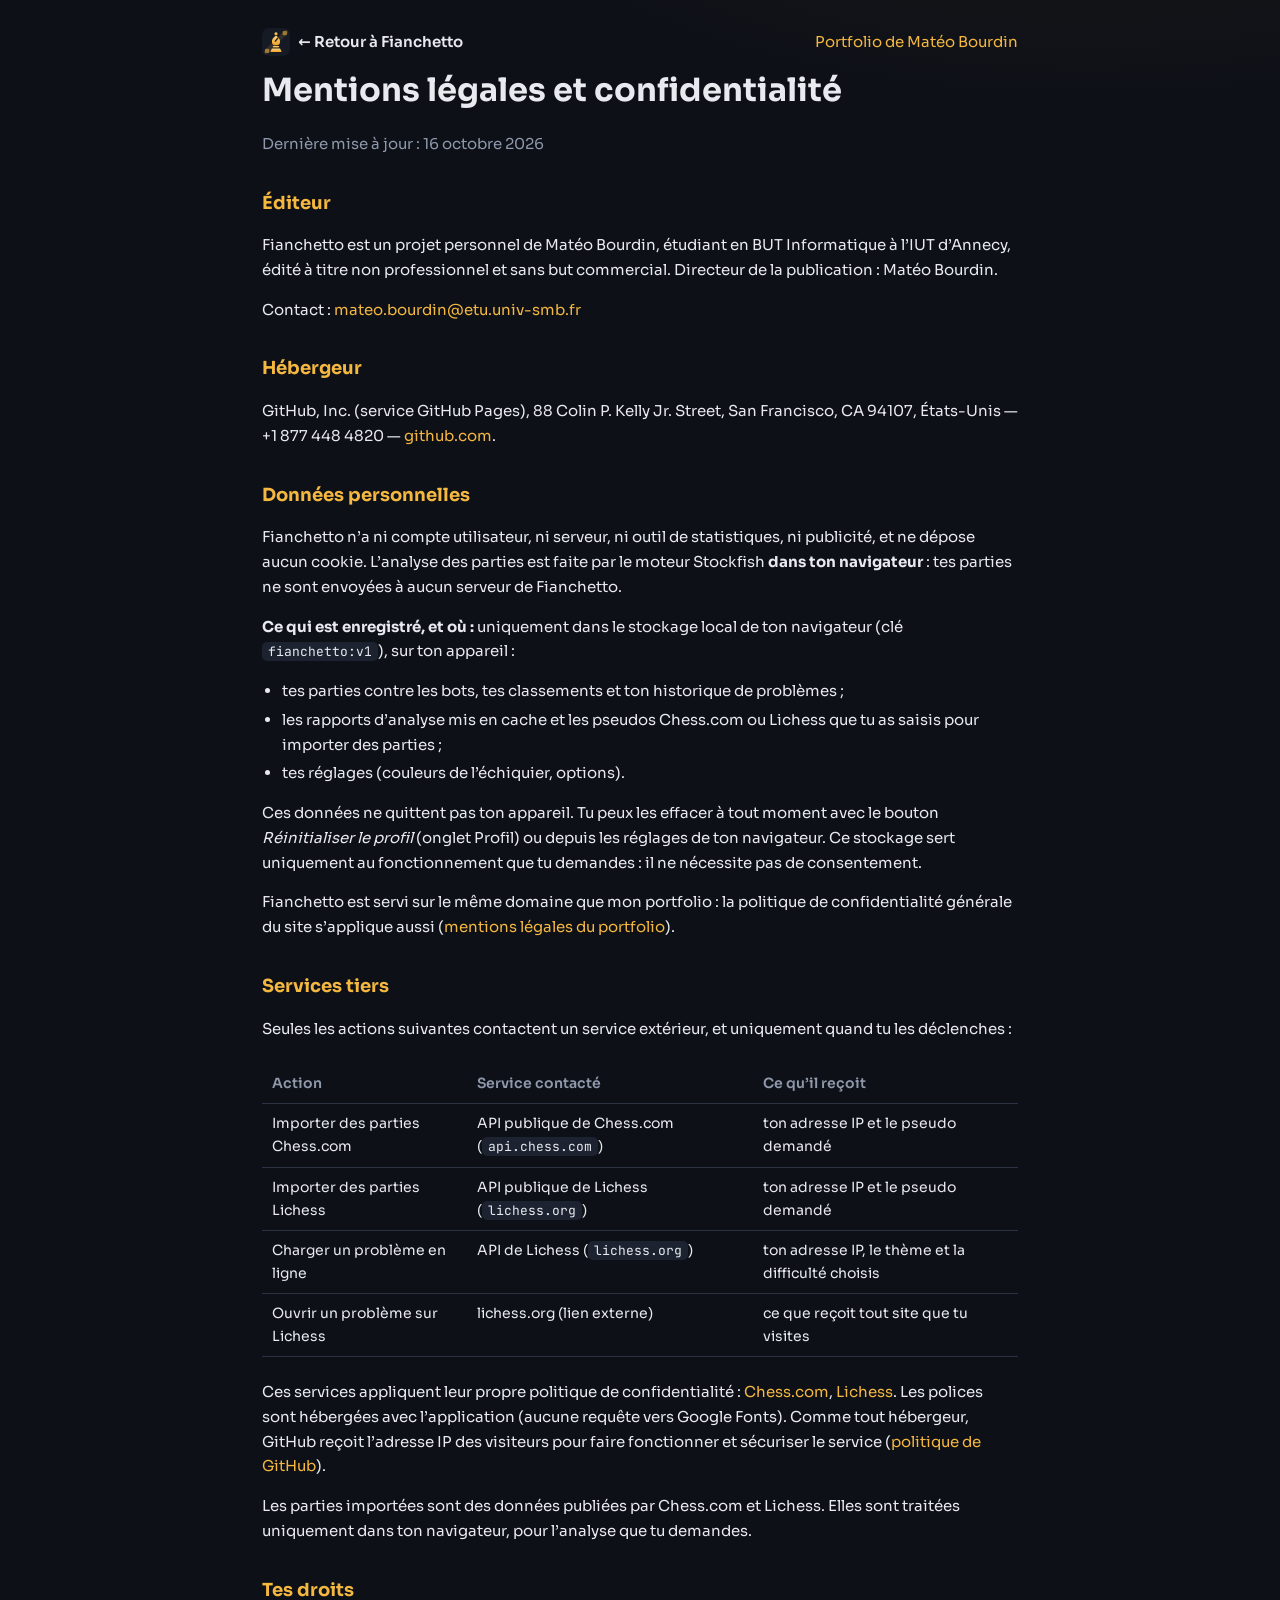
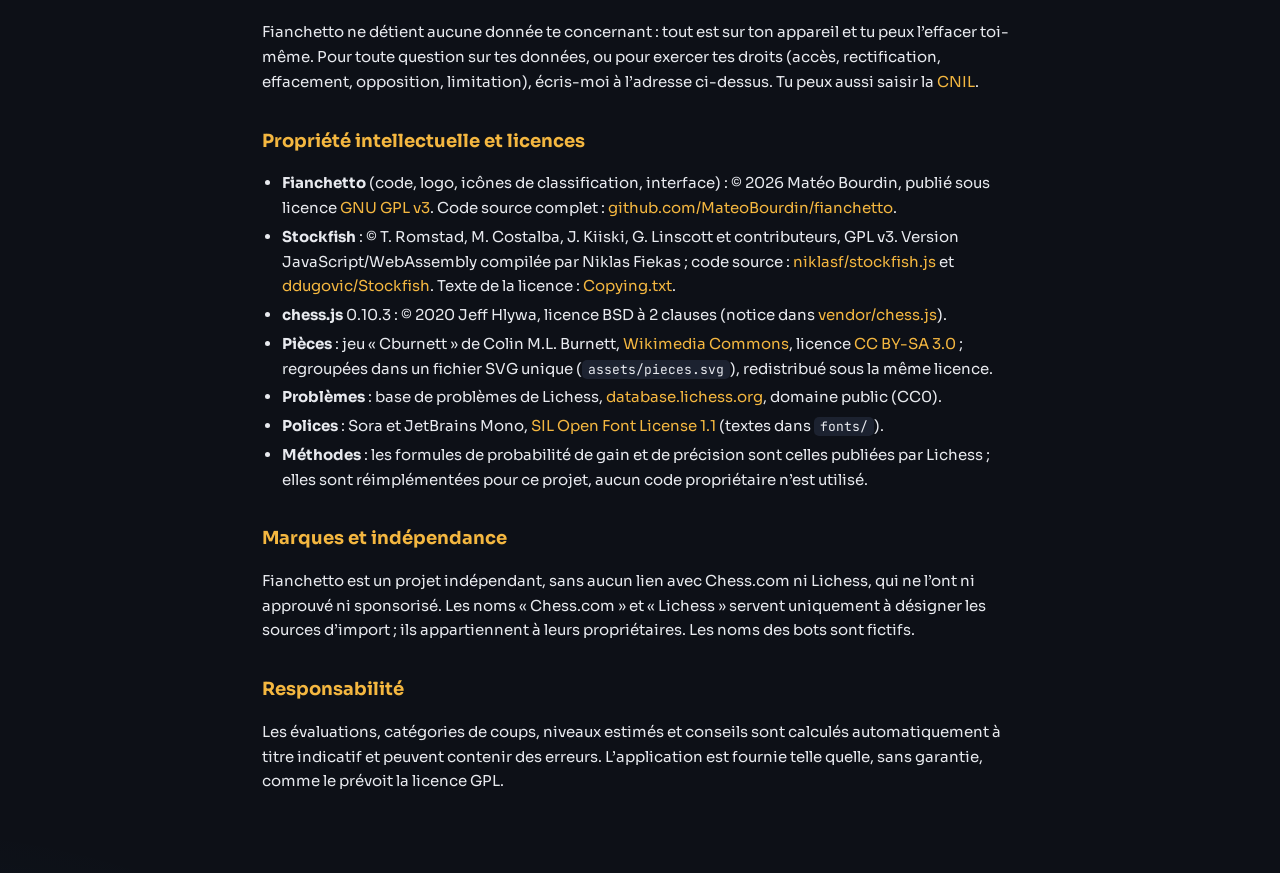
==== legal.html @ 08c1e3bb "Mentions légales, confidentialité et licences - legal.html : éditeur, hébergeur, données stockées lo" ====
<!DOCTYPE html>
<html lang="fr">
<head>
  <meta charset="UTF-8">
  <meta name="viewport" content="width=device-width, initial-scale=1">
  <title>Mentions légales et confidentialité — Fianchetto</title>
  <meta name="description" content="Mentions légales, données personnelles, services tiers et licences de Fianchetto, application web d'échecs de Matéo Bourdin.">
  <link rel="icon" href="assets/logo.svg" type="image/svg+xml">
  <link rel="stylesheet" href="css/fonts.css">
  <link rel="stylesheet" href="css/style.css">
  <style>
    .legal { max-width: 820px; margin: 0 auto; padding: 28px clamp(16px, 4vw, 32px) 64px; font-size: 15px; line-height: 1.65; }
    .legal h1 { font-size: clamp(24px, 4vw, 32px); margin: 8px 0 4px; }
    .legal h2 { font-size: 18px; margin: 32px 0 8px; color: var(--accent); }
    .legal p, .legal li { color: var(--text); }
    .legal ul { padding-left: 20px; }
    .legal li { margin: 4px 0; }
    .legal .muted { color: var(--muted); }
    .legal code { font-family: var(--mono); font-size: 13px; background: var(--surface-2); padding: 1px 6px; border-radius: 5px; }
    .legal-top { display: flex; align-items: center; justify-content: space-between; gap: 12px; flex-wrap: wrap; }
    .legal-back { display: inline-flex; align-items: center; gap: 8px; color: var(--text); font-weight: 600; }
    .legal-back img { width: 28px; height: 28px; }
    .legal table { width: 100%; border-collapse: collapse; margin: 8px 0; font-size: 14px; }
    .legal th, .legal td { text-align: left; padding: 8px 10px; border-bottom: 1px solid var(--line); vertical-align: top; }
    .legal th { color: var(--muted); font-weight: 600; }
    .legal .table-wrap { overflow-x: auto; }
  </style>
</head>
<body>
<main class="legal">
  <div class="legal-top">
    <a class="legal-back" href="./"><img src="assets/logo.svg" alt="">← Retour à Fianchetto</a>
    <a href="https://mateobourdin.github.io/">Portfolio de Matéo Bourdin</a>
  </div>

  <h1>Mentions légales et confidentialité</h1>
  <p class="muted">Dernière mise à jour : 16 octobre 2026</p>

  <h2 id="editeur">Éditeur</h2>
  <p>Fianchetto est un projet personnel de Matéo Bourdin, étudiant en BUT Informatique à l’IUT d’Annecy, édité à titre non professionnel et sans but commercial. Directeur de la publication : Matéo Bourdin.</p>
  <p>Contact : <a href="mailto:mateo.bourdin@etu.univ-smb.fr">mateo.bourdin@etu.univ-smb.fr</a></p>

  <h2 id="hebergeur">Hébergeur</h2>
  <p>GitHub, Inc. (service GitHub Pages), 88 Colin P. Kelly Jr. Street, San Francisco, CA 94107, États-Unis — +1 877 448 4820 — <a href="https://github.com" rel="noopener">github.com</a>.</p>

  <h2 id="donnees">Données personnelles</h2>
  <p>Fianchetto n’a ni compte utilisateur, ni serveur, ni outil de statistiques, ni publicité, et ne dépose aucun cookie. L’analyse des parties est faite par le moteur Stockfish <strong>dans ton navigateur</strong> : tes parties ne sont envoyées à aucun serveur de Fianchetto.</p>
  <p><strong>Ce qui est enregistré, et où :</strong> uniquement dans le stockage local de ton navigateur (clé <code>fianchetto:v1</code>), sur ton appareil :</p>
  <ul>
    <li>tes parties contre les bots, tes classements et ton historique de problèmes ;</li>
    <li>les rapports d’analyse mis en cache et les pseudos Chess.com ou Lichess que tu as saisis pour importer des parties ;</li>
    <li>tes réglages (couleurs de l’échiquier, options).</li>
  </ul>
  <p>Ces données ne quittent pas ton appareil. Tu peux les effacer à tout moment avec le bouton <em>Réinitialiser le profil</em> (onglet Profil) ou depuis les réglages de ton navigateur. Ce stockage sert uniquement au fonctionnement que tu demandes : il ne nécessite pas de consentement.</p>
  <p>Fianchetto est servi sur le même domaine que mon portfolio : la politique de confidentialité générale du site s’applique aussi (<a href="https://mateobourdin.github.io/mentions-legales.html">mentions légales du portfolio</a>).</p>

  <h2 id="tiers">Services tiers</h2>
  <p>Seules les actions suivantes contactent un service extérieur, et uniquement quand tu les déclenches :</p>
  <div class="table-wrap"><table>
    <thead><tr><th>Action</th><th>Service contacté</th><th>Ce qu’il reçoit</th></tr></thead>
    <tbody>
      <tr><td>Importer des parties Chess.com</td><td>API publique de Chess.com (<code>api.chess.com</code>)</td><td>ton adresse IP et le pseudo demandé</td></tr>
      <tr><td>Importer des parties Lichess</td><td>API publique de Lichess (<code>lichess.org</code>)</td><td>ton adresse IP et le pseudo demandé</td></tr>
      <tr><td>Charger un problème en ligne</td><td>API de Lichess (<code>lichess.org</code>)</td><td>ton adresse IP, le thème et la difficulté choisis</td></tr>
      <tr><td>Ouvrir un problème sur Lichess</td><td>lichess.org (lien externe)</td><td>ce que reçoit tout site que tu visites</td></tr>
    </tbody>
  </table></div>
  <p>Ces services appliquent leur propre politique de confidentialité : <a href="https://www.chess.com/legal/privacy" rel="noopener">Chess.com</a>, <a href="https://lichess.org/privacy" rel="noopener">Lichess</a>. Les polices sont hébergées avec l’application (aucune requête vers Google Fonts). Comme tout hébergeur, GitHub reçoit l’adresse IP des visiteurs pour faire fonctionner et sécuriser le service (<a href="https://docs.github.com/fr/site-policy/privacy-policies/github-general-privacy-statement" rel="noopener">politique de GitHub</a>).</p>
  <p>Les parties importées sont des données publiées par Chess.com et Lichess. Elles sont traitées uniquement dans ton navigateur, pour l’analyse que tu demandes.</p>

  <h2 id="droits">Tes droits</h2>
  <p>Fianchetto ne détient aucune donnée te concernant : tout est sur ton appareil et tu peux l’effacer toi-même. Pour toute question sur tes données, ou pour exercer tes droits (accès, rectification, effacement, opposition, limitation), écris-moi à l’adresse ci-dessus. Tu peux aussi saisir la <a href="https://www.cnil.fr/fr/plaintes" rel="noopener">CNIL</a>.</p>

  <h2 id="licences">Propriété intellectuelle et licences</h2>
  <ul>
    <li><strong>Fianchetto</strong> (code, logo, icônes de classification, interface) : © 2026 Matéo Bourdin, publié sous licence <a href="https://www.gnu.org/licenses/gpl-3.0.html" rel="noopener">GNU GPL v3</a>. Code source complet : <a href="https://github.com/MateoBourdin/fianchetto" rel="noopener">github.com/MateoBourdin/fianchetto</a>.</li>
    <li><strong>Stockfish</strong> : © T. Romstad, M. Costalba, J. Kiiski, G. Linscott et contributeurs, GPL v3. Version JavaScript/WebAssembly compilée par Niklas Fiekas ; code source : <a href="https://github.com/niklasf/stockfish.js" rel="noopener">niklasf/stockfish.js</a> et <a href="https://github.com/ddugovic/Stockfish" rel="noopener">ddugovic/Stockfish</a>. Texte de la licence : <a href="vendor/stockfish/Copying.txt">Copying.txt</a>.</li>
    <li><strong>chess.js</strong> 0.10.3 : © 2020 Jeff Hlywa, licence BSD à 2 clauses (notice dans <a href="vendor/chess.js">vendor/chess.js</a>).</li>
    <li><strong>Pièces</strong> : jeu « Cburnett » de Colin M.L. Burnett, <a href="https://commons.wikimedia.org/wiki/Category:SVG_chess_pieces" rel="noopener">Wikimedia Commons</a>, licence <a href="https://creativecommons.org/licenses/by-sa/3.0/deed.fr" rel="noopener">CC BY-SA 3.0</a> ; regroupées dans un fichier SVG unique (<code>assets/pieces.svg</code>), redistribué sous la même licence.</li>
    <li><strong>Problèmes</strong> : base de problèmes de Lichess, <a href="https://database.lichess.org/#puzzles" rel="noopener">database.lichess.org</a>, domaine public (CC0).</li>
    <li><strong>Polices</strong> : Sora et JetBrains Mono, <a href="https://openfontlicense.org" rel="noopener">SIL Open Font License 1.1</a> (textes dans <code>fonts/</code>).</li>
    <li><strong>Méthodes</strong> : les formules de probabilité de gain et de précision sont celles publiées par Lichess ; elles sont réimplémentées pour ce projet, aucun code propriétaire n’est utilisé.</li>
  </ul>

  <h2 id="marques">Marques et indépendance</h2>
  <p>Fianchetto est un projet indépendant, sans aucun lien avec Chess.com ni Lichess, qui ne l’ont ni approuvé ni sponsorisé. Les noms « Chess.com » et « Lichess » servent uniquement à désigner les sources d’import ; ils appartiennent à leurs propriétaires. Les noms des bots sont fictifs.</p>

  <h2 id="responsabilite">Responsabilité</h2>
  <p>Les évaluations, catégories de coups, niveaux estimés et conseils sont calculés automatiquement à titre indicatif et peuvent contenir des erreurs. L’application est fournie telle quelle, sans garantie, comme le prévoit la licence GPL.</p>
</main>
</body>
</html>
---- css/fonts.css ----
/* Polices hébergées localement (aucune requête vers Google Fonts). Licence SIL OFL 1.1 : voir fonts/LICENSE-*.txt */
@font-face { font-family: 'Sora'; font-style: normal; font-weight: 400; font-display: swap; src: url(../fonts/sora-latin-ext-400-normal.woff2) format('woff2'); unicode-range: U+0100-02BA,U+02BD-02C5,U+02C7-02CC,U+02CE-02D7,U+02DD-02FF,U+0304,U+0308,U+0329,U+1D00-1DBF,U+1E00-1E9F,U+1EF2-1EFF,U+2020,U+20A0-20AB,U+20AD-20C0,U+2113,U+2C60-2C7F,U+A720-A7FF; }
@font-face { font-family: 'Sora'; font-style: normal; font-weight: 400; font-display: swap; src: url(../fonts/sora-latin-400-normal.woff2) format('woff2'); unicode-range: U+0000-00FF,U+0131,U+0152-0153,U+02BB-02BC,U+02C6,U+02DA,U+02DC,U+0304,U+0308,U+0329,U+2000-206F,U+20AC,U+2122,U+2191,U+2193,U+2212,U+2215,U+FEFF,U+FFFD; }
@font-face { font-family: 'Sora'; font-style: normal; font-weight: 500; font-display: swap; src: url(../fonts/sora-latin-ext-500-normal.woff2) format('woff2'); unicode-range: U+0100-02BA,U+02BD-02C5,U+02C7-02CC,U+02CE-02D7,U+02DD-02FF,U+0304,U+0308,U+0329,U+1D00-1DBF,U+1E00-1E9F,U+1EF2-1EFF,U+2020,U+20A0-20AB,U+20AD-20C0,U+2113,U+2C60-2C7F,U+A720-A7FF; }
@font-face { font-family: 'Sora'; font-style: normal; font-weight: 500; font-display: swap; src: url(../fonts/sora-latin-500-normal.woff2) format('woff2'); unicode-range: U+0000-00FF,U+0131,U+0152-0153,U+02BB-02BC,U+02C6,U+02DA,U+02DC,U+0304,U+0308,U+0329,U+2000-206F,U+20AC,U+2122,U+2191,U+2193,U+2212,U+2215,U+FEFF,U+FFFD; }
@font-face { font-family: 'Sora'; font-style: normal; font-weight: 600; font-display: swap; src: url(../fonts/sora-latin-ext-600-normal.woff2) format('woff2'); unicode-range: U+0100-02BA,U+02BD-02C5,U+02C7-02CC,U+02CE-02D7,U+02DD-02FF,U+0304,U+0308,U+0329,U+1D00-1DBF,U+1E00-1E9F,U+1EF2-1EFF,U+2020,U+20A0-20AB,U+20AD-20C0,U+2113,U+2C60-2C7F,U+A720-A7FF; }
@font-face { font-family: 'Sora'; font-style: normal; font-weight: 600; font-display: swap; src: url(../fonts/sora-latin-600-normal.woff2) format('woff2'); unicode-range: U+0000-00FF,U+0131,U+0152-0153,U+02BB-02BC,U+02C6,U+02DA,U+02DC,U+0304,U+0308,U+0329,U+2000-206F,U+20AC,U+2122,U+2191,U+2193,U+2212,U+2215,U+FEFF,U+FFFD; }
@font-face { font-family: 'Sora'; font-style: normal; font-weight: 700; font-display: swap; src: url(../fonts/sora-latin-ext-700-normal.woff2) format('woff2'); unicode-range: U+0100-02BA,U+02BD-02C5,U+02C7-02CC,U+02CE-02D7,U+02DD-02FF,U+0304,U+0308,U+0329,U+1D00-1DBF,U+1E00-1E9F,U+1EF2-1EFF,U+2020,U+20A0-20AB,U+20AD-20C0,U+2113,U+2C60-2C7F,U+A720-A7FF; }
@font-face { font-family: 'Sora'; font-style: normal; font-weight: 700; font-display: swap; src: url(../fonts/sora-latin-700-normal.woff2) format('woff2'); unicode-range: U+0000-00FF,U+0131,U+0152-0153,U+02BB-02BC,U+02C6,U+02DA,U+02DC,U+0304,U+0308,U+0329,U+2000-206F,U+20AC,U+2122,U+2191,U+2193,U+2212,U+2215,U+FEFF,U+FFFD; }
@font-face { font-family: 'JetBrains Mono'; font-style: normal; font-weight: 400; font-display: swap; src: url(../fonts/jetbrains-mono-latin-ext-400-normal.woff2) format('woff2'); unicode-range: U+0100-02BA,U+02BD-02C5,U+02C7-02CC,U+02CE-02D7,U+02DD-02FF,U+0304,U+0308,U+0329,U+1D00-1DBF,U+1E00-1E9F,U+1EF2-1EFF,U+2020,U+20A0-20AB,U+20AD-20C0,U+2113,U+2C60-2C7F,U+A720-A7FF; }
@font-face { font-family: 'JetBrains Mono'; font-style: normal; font-weight: 400; font-display: swap; src: url(../fonts/jetbrains-mono-latin-400-normal.woff2) format('woff2'); unicode-range: U+0000-00FF,U+0131,U+0152-0153,U+02BB-02BC,U+02C6,U+02DA,U+02DC,U+0304,U+0308,U+0329,U+2000-206F,U+20AC,U+2122,U+2191,U+2193,U+2212,U+2215,U+FEFF,U+FFFD; }
@font-face { font-family: 'JetBrains Mono'; font-style: normal; font-weight: 600; font-display: swap; src: url(../fonts/jetbrains-mono-latin-ext-600-normal.woff2) format('woff2'); unicode-range: U+0100-02BA,U+02BD-02C5,U+02C7-02CC,U+02CE-02D7,U+02DD-02FF,U+0304,U+0308,U+0329,U+1D00-1DBF,U+1E00-1E9F,U+1EF2-1EFF,U+2020,U+20A0-20AB,U+20AD-20C0,U+2113,U+2C60-2C7F,U+A720-A7FF; }
@font-face { font-family: 'JetBrains Mono'; font-style: normal; font-weight: 600; font-display: swap; src: url(../fonts/jetbrains-mono-latin-600-normal.woff2) format('woff2'); unicode-range: U+0000-00FF,U+0131,U+0152-0153,U+02BB-02BC,U+02C6,U+02DA,U+02DC,U+0304,U+0308,U+0329,U+2000-206F,U+20AC,U+2122,U+2191,U+2193,U+2212,U+2215,U+FEFF,U+FFFD; }
---- css/style.css ----
/* ============================================================
   Fianchetto — feuille de style
   Palette « ardoise & ambre », typographie Sora / JetBrains Mono
   ============================================================ */

:root {
  --bg: #0d1017;
  --bg-2: #11151e;
  --surface: #161b26;
  --surface-2: #1c2230;
  --surface-3: #242b3b;
  --line: #2a3243;
  --text: #e8eaef;
  --muted: #8f99ab;
  --faint: #5d6679;
  --accent: #f4b740;
  --accent-ink: #1b1405;
  --accent-soft: rgba(244, 183, 64, .14);
  --danger: #ef5350;
  --ok: #4ade80;

  /* Classification */
  --c-brilliant: #c084fc;
  --c-great: #38bdf8;
  --c-best: #2dd4bf;
  --c-excellent: #4ade80;
  --c-good: #a3b899;
  --c-book: #d4a373;
  --c-forced: #94a3b8;
  --c-inaccuracy: #facc15;
  --c-mistake: #fb923c;
  --c-miss: #f472b6;
  --c-blunder: #ef4444;

  /* Échiquier (thème Sable par défaut) */
  --sq-light: #e6dcc6;
  --sq-dark: #6d8299;
  --sq-last: rgba(244, 183, 64, .42);
  --sq-sel: rgba(244, 183, 64, .6);

  --radius: 14px;
  --radius-sm: 9px;
  --shadow: 0 10px 30px rgba(0, 0, 0, .35);
  --font: 'Sora', system-ui, -apple-system, 'Segoe UI', sans-serif;
  --mono: 'JetBrains Mono', ui-monospace, monospace;
}
[data-board="menthe"] { --sq-light: #e4ecdc; --sq-dark: #6f9a83; }
[data-board="nuit"]   { --sq-light: #a9b3c6; --sq-dark: #46506a; --sq-last: rgba(244,183,64,.5); }
[data-board="corail"] { --sq-light: #f1e3d6; --sq-dark: #c9826b; --sq-last: rgba(56,189,248,.38); --sq-sel: rgba(56,189,248,.55); }

* { box-sizing: border-box; }
html, body { margin: 0; }
body {
  overflow-x: hidden;
  font-family: var(--font);
  background:
    radial-gradient(1200px 600px at 85% -10%, rgba(244,183,64,.07), transparent 60%),
    radial-gradient(900px 500px at -10% 110%, rgba(56,189,248,.06), transparent 60%),
    var(--bg);
  color: var(--text);
  font-size: 14px;
  line-height: 1.5;
  min-height: 100vh;
  -webkit-font-smoothing: antialiased;
}
body.booting main { opacity: 0; }
main { transition: opacity .3s; padding: 22px clamp(12px, 3vw, 32px) 90px; max-width: 1380px; margin: 0 auto; }
button, input, select, textarea { font: inherit; color: inherit; }
a { color: var(--accent); text-decoration: none; }
a:hover { text-decoration: underline; }
.muted { color: var(--muted); }
[hidden] { display: none !important; }

/* ---------- Barre supérieure ---------- */
.topbar {
  position: sticky; top: 0; z-index: 40;
  display: flex; align-items: center; gap: 24px;
  padding: 10px clamp(12px, 3vw, 32px);
  background: rgba(13, 16, 23, .82);
  backdrop-filter: blur(12px);
  border-bottom: 1px solid var(--line);
}
.brand { display: flex; align-items: center; gap: 10px; font-weight: 700; font-size: 18px; color: var(--text); letter-spacing: -.01em; }
.brand:hover { text-decoration: none; }
.nav { display: flex; gap: 4px; flex: 1; }
.nav a {
  display: flex; align-items: center; gap: 8px; padding: 8px 14px; border-radius: 10px;
  color: var(--muted); font-weight: 500; transition: .15s;
}
.nav a svg { width: 18px; height: 18px; fill: none; stroke: currentColor; stroke-width: 1.8; stroke-linecap: round; stroke-linejoin: round; }
.nav a:hover { color: var(--text); background: var(--surface); text-decoration: none; }
.nav a.active { color: var(--accent); background: var(--accent-soft); }
.topbar-right { display: flex; align-items: center; gap: 12px; }
.rating-chip { display: flex; gap: 14px; padding: 5px 14px; border: 1px solid var(--line); border-radius: 999px; background: var(--surface); }
.rating-chip span { display: flex; flex-direction: column; line-height: 1.15; }
.rating-chip small { font-size: 10px; color: var(--muted); text-transform: uppercase; letter-spacing: .06em; }
.rating-chip b { font-family: var(--mono); font-size: 14px; }
.engine-pill { display: flex; align-items: center; gap: 7px; font-size: 12px; color: var(--muted); padding: 6px 12px; border-radius: 999px; background: var(--surface); border: 1px solid var(--line); }
.engine-pill i { width: 8px; height: 8px; border-radius: 50%; background: var(--c-inaccuracy); }
.engine-pill[data-state="loading"] i { animation: pulse 1s infinite; }
.engine-pill[data-state="ready"] i { background: var(--ok); box-shadow: 0 0 0 4px rgba(74,222,128,.15); }
.engine-pill[data-state="error"] i { background: var(--danger); }
@keyframes pulse { 50% { opacity: .3; } }

.bottom-nav { display: none; }

/* ---------- Vues ---------- */
.view { display: none; animation: fade .25s ease; }
.view.active { display: block; }
@keyframes fade { from { opacity: 0; transform: translateY(4px); } }

.layout-board { display: grid; grid-template-columns: minmax(0, 1fr) 380px; gap: 24px; align-items: start; }
.board-col { display: flex; flex-direction: column; gap: 10px; align-items: center; min-width: 0; }
.side { display: flex; flex-direction: column; gap: 14px; min-width: 0; }

.panel { background: var(--surface); border: 1px solid var(--line); border-radius: var(--radius); padding: 18px; }
.panel-title { margin: 0 0 14px; font-size: 12px; font-weight: 600; color: var(--muted); text-transform: uppercase; letter-spacing: .08em; }
.sub-title { margin: 18px 0 8px; font-size: 12px; font-weight: 600; color: var(--muted); text-transform: uppercase; letter-spacing: .08em; }
.field-label { margin: 14px 0 6px; font-size: 12px; color: var(--muted); }
.hint { color: var(--muted); font-size: 12px; margin: 8px 0 0; }
.empty { color: var(--faint); font-style: italic; margin: 6px 0; }

/* ---------- Boutons ---------- */
.btn {
  display: inline-flex; align-items: center; justify-content: center; gap: 6px;
  padding: 9px 14px; border-radius: 10px; border: 1px solid var(--line);
  background: var(--surface-2); cursor: pointer; font-weight: 500; transition: .15s; white-space: nowrap;
}
.btn:hover:not(:disabled) { background: var(--surface-3); border-color: #39445a; }
.btn:active:not(:disabled) { transform: translateY(1px); }
.btn:disabled { opacity: .45; cursor: not-allowed; }
.btn-primary { background: var(--accent); border-color: var(--accent); color: var(--accent-ink); font-weight: 600; }
.btn-primary:hover:not(:disabled) { background: #ffc85c; border-color: #ffc85c; }
.btn-danger { background: transparent; border-color: rgba(239,83,80,.4); color: #ff8a87; }
.btn-danger:hover:not(:disabled) { background: rgba(239,83,80,.12); }
.btn-ghost { background: transparent; }
.btn-sm { padding: 6px 11px; font-size: 13px; }
.btn-lg { padding: 13px 18px; font-size: 15px; }
.btn-block { width: 100%; margin-top: 16px; }
.btn-row { display: flex; gap: 8px; flex-wrap: wrap; }
.btn-row.center { justify-content: center; }
.btn-row .btn { flex: 1; }
.btn-col { display: flex; flex-direction: column; gap: 8px; margin-top: 18px; }
.icon-btn { background: none; border: 0; color: var(--faint); cursor: pointer; padding: 4px 8px; border-radius: 6px; }
.icon-btn:hover { color: var(--danger); background: rgba(239,83,80,.1); }
.link { background: none; border: 0; padding: 0; color: var(--text); cursor: pointer; font-weight: 500; text-align: left; }
.link:hover { color: var(--accent); }

.seg { display: flex; background: var(--bg-2); border: 1px solid var(--line); border-radius: 11px; padding: 3px; gap: 3px; }
.seg button { flex: 1; display: flex; align-items: center; justify-content: center; gap: 6px; padding: 8px; border: 0; border-radius: 8px; background: none; cursor: pointer; color: var(--muted); font-weight: 500; }
.seg button.active { background: var(--surface-3); color: var(--text); box-shadow: inset 0 0 0 1px #3a4458; }
.seg.vertical { flex-direction: column; }
.seg.vertical button { flex-direction: column; align-items: flex-start; text-align: left; gap: 1px; padding: 10px 12px; }
.seg.vertical small { font-size: 11px; color: var(--faint); font-weight: 400; }
.seg.vertical button.active small { color: var(--muted); }

.dot { display: inline-block; width: 10px; height: 10px; border-radius: 50%; border: 1px solid #5a6375; }
.dot.w { background: #f3f1ea; }
.dot.b { background: #1a1d24; }

.select, input[type="text"], textarea {
  width: 100%; background: var(--bg-2); border: 1px solid var(--line); border-radius: 10px; padding: 10px 12px; outline: none; transition: .15s;
}
.select:focus, input[type="text"]:focus, textarea:focus { border-color: var(--accent); box-shadow: 0 0 0 3px var(--accent-soft); }
textarea { font-family: var(--mono); font-size: 12px; resize: vertical; }
.inline-form { display: flex; gap: 8px; margin-top: 10px; flex-wrap: wrap; }
.inline-form input { flex: 1; min-width: 160px; }
.inline-form .select { width: auto; }
.check { display: flex; align-items: center; gap: 8px; color: var(--muted); font-size: 13px; cursor: pointer; }
.check input { accent-color: var(--accent); }

.tabs { display: flex; gap: 2px; border-bottom: 1px solid var(--line); }
.tabs button { background: none; border: 0; padding: 10px 14px; color: var(--muted); font-weight: 500; cursor: pointer; border-bottom: 2px solid transparent; margin-bottom: -1px; }
.tabs button.active { color: var(--text); border-bottom-color: var(--accent); }

.spinner { display: inline-block; width: 16px; height: 16px; border: 2px solid rgba(255,255,255,.15); border-top-color: var(--accent); border-radius: 50%; animation: spin .8s linear infinite; vertical-align: -3px; }
.spinner.lg { width: 34px; height: 34px; border-width: 3px; }
@keyframes spin { to { transform: rotate(360deg); } }

/* ---------- Échiquier ---------- */
.board-wrap { display: flex; gap: 10px; width: 100%; justify-content: center; }
.board-box { position: relative; width: min(100%, calc(100vh - 210px), 720px); min-width: 260px; }
.board { position: relative; width: 100%; aspect-ratio: 1; border-radius: 10px; overflow: hidden; user-select: none; touch-action: none; box-shadow: var(--shadow); }
.board-squares { position: absolute; inset: 0; display: grid; grid-template-columns: repeat(8, 1fr); grid-template-rows: repeat(8, 1fr); }
.sq { position: relative; }
.sq.light { background: var(--sq-light); }
.sq.dark { background: var(--sq-dark); }
.sq.last::before, .sq.selected::before { content: ''; position: absolute; inset: 0; background: var(--sq-last); }
.sq.selected::before { background: var(--sq-sel); }
.sq.check::after { content: ''; position: absolute; inset: 0; background: radial-gradient(circle, rgba(239,68,68,.9) 0%, rgba(239,68,68,.5) 35%, transparent 72%); }
.sq.target::after { content: ''; position: absolute; left: 36%; top: 36%; width: 28%; height: 28%; border-radius: 50%; background: rgba(20, 24, 34, .32); }
.sq.target-cap::after { content: ''; position: absolute; inset: 4%; border-radius: 50%; border: 5px solid rgba(20, 24, 34, .3); }
.sq[data-mark="wrong"]::before { content: ''; position: absolute; inset: 0; background: rgba(239,68,68,.55); }
.sq[data-mark="right"]::before { content: ''; position: absolute; inset: 0; background: rgba(74,222,128,.5); }
.sq[data-mark="hint"]::before { content: ''; position: absolute; inset: 0; background: rgba(56,189,248,.55); animation: pulse 1s infinite; }
.coord { position: absolute; font-size: clamp(8px, 1.4vw, 11px); font-weight: 600; pointer-events: none; z-index: 1; }
.coord.rank { left: 4px; top: 3px; }
.coord.file { right: 4px; bottom: 2px; }
.sq.light .coord { color: var(--sq-dark); }
.sq.dark .coord { color: var(--sq-light); }
.board-pieces { position: absolute; inset: 0; pointer-events: none; z-index: 2; }
.piece { position: absolute; left: 0; top: 0; width: 12.5%; height: 12.5%; transition: transform .18s cubic-bezier(.3,.7,.4,1), opacity .16s; will-change: transform; }
.piece svg { width: 100%; height: 100%; display: block; filter: drop-shadow(0 2px 1px rgba(0,0,0,.22)); }
.piece.no-anim { transition: none; }
.piece.captured { opacity: 0; }
.piece.dragging { z-index: 10; transform-origin: center; }
.piece.dragging svg { transform: scale(1.12); }
.board-arrows { position: absolute; inset: 0; width: 100%; height: 100%; pointer-events: none; z-index: 3; }
.arrow { stroke-width: .17; stroke-linecap: round; opacity: .85; }
.arrow-best { stroke: var(--c-best); } .ah-best { fill: var(--c-best); }
.arrow-hint { stroke: var(--c-great); } .ah-hint { fill: var(--c-great); }
.arrow-played { stroke: var(--c-mistake); } .ah-played { fill: var(--c-mistake); }
.arrow-threat { stroke: var(--c-blunder); } .ah-threat { fill: var(--c-blunder); }
.sq-badge {
  position: absolute; top: -6%; right: -6%; z-index: 5; min-width: 40%; height: 40%; padding: 0 3px;
  display: flex; align-items: center; justify-content: center; border-radius: 30%;
  font: 700 clamp(10px, 1.7vw, 15px)/1 var(--font); color: #10131a; box-shadow: 0 2px 6px rgba(0,0,0,.4);
  animation: pop .25s cubic-bezier(.3,1.6,.5,1);
}
@keyframes pop { from { transform: scale(.3); opacity: 0; } }
.board-promo { position: absolute; inset: 0; z-index: 20; background: rgba(8, 10, 15, .55); }
.promo-choice { position: absolute; left: 0; top: 0; width: 12.5%; height: 12.5%; border: 0; padding: 4%; background: var(--surface-2); cursor: pointer; border-radius: 50%; }
.promo-choice:hover { background: var(--accent); }
.promo-choice svg { width: 100%; height: 100%; }
.board-loading { position: absolute; inset: 0; z-index: 30; display: flex; flex-direction: column; align-items: center; justify-content: center; gap: 12px; background: rgba(13,16,23,.65); border-radius: 10px; color: var(--muted); }

/* ---------- Barre d'évaluation ---------- */
.evalbar { position: relative; width: 26px; flex-shrink: 0; border-radius: 8px; overflow: hidden; background: #23262e; box-shadow: var(--shadow); }
.evalbar-fill { position: absolute; left: 0; right: 0; bottom: 0; background: #f2efe6; transition: height .45s cubic-bezier(.3,.7,.4,1); }
.evalbar.flipped { transform: rotate(180deg); }
.evalbar.flipped .evalbar-label { transform: rotate(180deg); }
.evalbar-label { position: absolute; left: 0; right: 0; top: 6px; text-align: center; font: 600 10px var(--mono); color: #f2efe6; z-index: 1; }
.evalbar-label.on-white { top: auto; bottom: 6px; color: #23262e; }
.evalbar.flipped .evalbar-label { top: auto; bottom: 6px; }
.evalbar.flipped .evalbar-label.on-white { bottom: auto; top: 6px; }
.evalbar.loading .evalbar-fill { opacity: .7; }

/* ---------- Badges de classification ---------- */
.cls-badge {
  display: inline-flex; align-items: center; justify-content: center; flex-shrink: 0;
  min-width: 22px; height: 22px; padding: 0 4px; border-radius: 7px;
  font: 700 11px/1 var(--font); color: #10131a;
}
.cls-badge.sm { min-width: 17px; height: 17px; font-size: 9px; border-radius: 5px; }
.cls-badge.lg { min-width: 38px; height: 38px; font-size: 16px; border-radius: 11px; }
.cls-badge.pending { background: var(--surface-3); position: relative; overflow: hidden; }
.cls-badge.pending::after { content: ''; position: absolute; inset: 0; background: linear-gradient(90deg, transparent, rgba(255,255,255,.25), transparent); animation: shimmer 1s infinite; }
@keyframes shimmer { from { transform: translateX(-100%); } to { transform: translateX(100%); } }
.cls-brilliant, .cls-bg-brilliant { background: var(--c-brilliant); }
.cls-great, .cls-bg-great { background: var(--c-great); }
.cls-best, .cls-bg-best { background: var(--c-best); }
.cls-excellent, .cls-bg-excellent { background: var(--c-excellent); }
.cls-good, .cls-bg-good { background: var(--c-good); }
.cls-book, .cls-bg-book { background: var(--c-book); }
.cls-forced, .cls-bg-forced { background: var(--c-forced); }
.cls-inaccuracy, .cls-bg-inaccuracy { background: var(--c-inaccuracy); }
.cls-mistake, .cls-bg-mistake { background: var(--c-mistake); }
.cls-miss, .cls-bg-miss { background: var(--c-miss); }
.cls-blunder, .cls-bg-blunder { background: var(--c-blunder); color: #fff; }
.cls-fill-brilliant { fill: var(--c-brilliant); } .cls-fill-great { fill: var(--c-great); }
.cls-fill-inaccuracy { fill: var(--c-inaccuracy); } .cls-fill-mistake { fill: var(--c-mistake); }
.cls-fill-miss { fill: var(--c-miss); } .cls-fill-blunder { fill: var(--c-blunder); }

.legend-list { list-style: none; margin: 0; padding: 0; display: grid; grid-template-columns: 1fr 1fr; gap: 8px 12px; }
.legend-list li { display: grid; grid-template-columns: auto 1fr; align-items: center; column-gap: 9px; font-size: 13px; }
.legend-list small { grid-column: 2; color: var(--faint); font-size: 11px; margin-top: -2px; }

/* ---------- Liste des coups ---------- */
.moves { max-height: 300px; overflow-y: auto; font-family: var(--mono); font-size: 13px; margin: 0 -6px; padding: 0 6px; }
.moves.tall { max-height: 62vh; }
.mrow { display: grid; grid-template-columns: 38px 1fr 1fr; align-items: center; border-radius: 6px; }
.mrow:nth-child(odd) { background: rgba(255,255,255,.02); }
.mnum { color: var(--faint); font-size: 12px; padding-left: 6px; }
.mv { position: relative; display: flex; align-items: center; gap: 6px; border: 0; background: none; padding: 5px 8px; border-radius: 6px; cursor: pointer; text-align: left; font-family: inherit; overflow: hidden; }
.mv:hover { background: var(--surface-3); }
.mv.current { background: var(--accent-soft); box-shadow: inset 0 0 0 1px rgba(244,183,64,.45); }
.mv .san { min-width: 52px; }
.mtime { position: absolute; left: 8px; right: 8px; bottom: 1px; height: 2px; }
.mtime i { display: block; height: 100%; background: rgba(143,153,171,.35); border-radius: 2px; }

/* ---------- Jouer ---------- */
.player-bar { width: min(100%, calc(100vh - 210px + 36px), 756px); display: flex; align-items: center; gap: 10px; padding: 2px 4px; min-height: 36px; }
.player-bar strong { font-weight: 600; }
.avatar { display: inline-flex; align-items: center; justify-content: center; width: 44px; height: 44px; border-radius: 13px; font-weight: 700; font-size: 18px; color: #fff;
  background: linear-gradient(140deg, hsl(var(--h) 70% 58%), hsl(calc(var(--h) + 40) 65% 38%)); flex-shrink: 0; }
.avatar.sm { width: 32px; height: 32px; border-radius: 10px; font-size: 13px; }
.avatar.lg { width: 56px; height: 56px; border-radius: 16px; font-size: 22px; }
.avatar.you { background: var(--surface-3); color: var(--muted); font-size: 10px; }
.thinking { display: inline-flex; gap: 3px; margin-left: 6px; }
.thinking i { width: 6px; height: 6px; border-radius: 50%; background: var(--accent); animation: bounce 1s infinite; }
.thinking i:nth-child(2) { animation-delay: .15s; } .thinking i:nth-child(3) { animation-delay: .3s; }
@keyframes bounce { 50% { transform: translateY(-4px); opacity: .4; } }

.bot-list { display: grid; grid-template-columns: repeat(2, minmax(0, 1fr)); gap: 8px; }
.bot-card { min-width: 0; display: flex; align-items: center; gap: 10px; padding: 10px; border-radius: 12px; border: 1px solid var(--line); background: var(--surface-2); cursor: pointer; text-align: left; transition: .15s; }
.bot-card .avatar { width: 36px; height: 36px; font-size: 15px; border-radius: 11px; }
.bot-card:hover { border-color: #3a4458; }
.bot-card.active { border-color: var(--accent); background: linear-gradient(0deg, var(--accent-soft), var(--accent-soft)), var(--surface-2); }
.bot-meta { display: flex; flex-direction: column; min-width: 0; }
.bot-name { font-weight: 600; }
.bot-name em { font-style: normal; font-family: var(--mono); color: var(--muted); font-size: 12px; margin-left: 2px; }
.bot-style { font-size: 11px; color: var(--muted); white-space: nowrap; overflow: hidden; text-overflow: ellipsis; }
.bot-bio { display: flex; gap: 14px; align-items: center; margin-top: 14px; padding: 14px; background: var(--bg-2); border-radius: 12px; }
.bot-bio h3 { margin: 0 0 2px; font-size: 16px; }
.bot-bio p { margin: 0; color: var(--muted); font-size: 13px; }

.status { padding: 12px 14px; border-radius: 11px; background: var(--surface-2); font-weight: 600; text-align: center; margin-bottom: 12px; }
.status[data-kind="turn"], .status[data-kind=""] { background: rgba(74,222,128,.1); color: #86efac; }
.status[data-kind="thinking"] { background: var(--accent-soft); color: var(--accent); }
.status[data-kind="check"] { background: rgba(239,68,68,.14); color: #fca5a5; }
.status[data-kind="over"] { background: var(--surface-3); color: var(--text); }
.live-acc { display: flex; justify-content: space-between; align-items: center; font-size: 12px; color: var(--muted); margin-bottom: 8px; }
.live-acc b { font-family: var(--mono); color: var(--text); font-size: 15px; }
.game-only .moves { margin-bottom: 14px; min-height: 120px; }

#view-jouer[data-phase="setup"] .game-only { display: none; }
#view-jouer:not([data-phase="setup"]) .setup-only { display: none; }
#view-jouer[data-phase="playing"] .over-only { display: none; }
#view-jouer[data-phase="over"] .playing-only { display: none; }

.modal { position: fixed; inset: 0; z-index: 80; display: flex; align-items: center; justify-content: center; background: rgba(5,7,11,.7); backdrop-filter: blur(4px); padding: 20px; animation: fade .2s; }
.modal-card { width: min(380px, 100%); background: var(--surface); border: 1px solid var(--line); border-radius: 20px; padding: 28px; text-align: center; box-shadow: var(--shadow); }
.modal-card h2 { margin: 10px 0 4px; font-size: 26px; }
.result-icon { width: 64px; height: 64px; margin: 0 auto; border-radius: 20px; background: var(--surface-3); position: relative; }
.result-icon::after { content: '½'; position: absolute; inset: 0; display: grid; place-items: center; font-size: 30px; font-weight: 700; }
[data-outcome="win"] .result-icon { background: rgba(74,222,128,.15); } [data-outcome="win"] .result-icon::after { content: '1'; color: var(--ok); }
[data-outcome="loss"] .result-icon { background: rgba(239,68,68,.15); } [data-outcome="loss"] .result-icon::after { content: '0'; color: var(--danger); }
.result-elo { font-family: var(--mono); font-size: 15px; }
.result-elo .up { color: var(--ok); font-weight: 600; } .result-elo .down { color: var(--danger); font-weight: 600; }

/* ---------- Analyse : import ---------- */
#view-analyse:not([data-mode="import"]) .mode-import,
#view-analyse:not([data-mode="progress"]) .mode-progress,
#view-analyse:not([data-mode="review"]) .mode-review { display: none; }
.import-layout { display: grid; grid-template-columns: minmax(0, 1fr) 340px; gap: 24px; align-items: start; }
.import-panel { padding: 28px; }
.hero-title { margin: 0; font-size: clamp(24px, 3.2vw, 34px); letter-spacing: -.02em; line-height: 1.15; }
.hero-title em { font-style: normal; color: var(--accent); }
.hero-sub { color: var(--muted); max-width: 620px; margin: 10px 0 22px; }
.import-pane { display: none; padding-top: 6px; }
.import-pane.active { display: block; }
#cc-month { margin-top: 10px; }
.filters { display: flex; gap: 6px; margin: 20px 0 10px; flex-wrap: wrap; }
.filters button { border: 1px solid var(--line); background: none; color: var(--muted); padding: 5px 12px; border-radius: 999px; cursor: pointer; font-size: 12px; }
.filters button.active { border-color: var(--accent); color: var(--accent); background: var(--accent-soft); }
.game-list { display: flex; flex-direction: column; gap: 6px; max-height: 520px; overflow-y: auto; }
.list-state { padding: 26px; text-align: center; color: var(--muted); border: 1px dashed var(--line); border-radius: 12px; }
.game-row { display: flex; align-items: center; gap: 12px; padding: 10px 12px; border-radius: 12px; background: var(--surface-2); border: 1px solid transparent; transition: .15s; }
.game-row:hover { border-color: var(--line); }
.game-result { width: 30px; height: 30px; display: grid; place-items: center; border-radius: 9px; font-weight: 700; font-family: var(--mono); }
[data-outcome="win"] .game-result { background: rgba(74,222,128,.14); color: var(--ok); }
[data-outcome="loss"] .game-result { background: rgba(239,68,68,.14); color: #f87171; }
[data-outcome="draw"] .game-result { background: var(--surface-3); color: var(--muted); }
.game-main { flex: 1; min-width: 0; }
.game-players { display: flex; align-items: center; gap: 6px; flex-wrap: wrap; font-weight: 500; }
.game-players em { font-style: normal; color: var(--muted); font-family: var(--mono); font-size: 12px; }
.game-players .vs { color: var(--faint); font-size: 12px; }
.game-sub { font-size: 12px; color: var(--faint); }
.recent { display: flex; flex-direction: column; gap: 6px; }
.recent-row { display: grid; grid-template-columns: 1fr auto; gap: 2px 10px; padding: 10px 12px; border-radius: 10px; background: var(--surface-2); border: 1px solid transparent; cursor: pointer; text-align: left; }
.recent-row:hover { border-color: var(--line); }
.recent-players { font-weight: 500; overflow: hidden; text-overflow: ellipsis; white-space: nowrap; }
.recent-acc { font-family: var(--mono); font-size: 12px; color: var(--muted); }
.recent-acc b { color: var(--text); }
.recent-sub { grid-column: 1 / -1; font-size: 11px; color: var(--faint); overflow: hidden; text-overflow: ellipsis; white-space: nowrap; }

/* ---------- Analyse : progression ---------- */
.progress-wrap { display: flex; justify-content: center; padding-top: 8vh; }
.progress-card { width: min(520px, 100%); text-align: center; padding: 36px; display: flex; flex-direction: column; align-items: center; gap: 10px; }
.progress-card h2 { margin: 8px 0 4px; font-size: 20px; }
.progress { width: 100%; height: 8px; border-radius: 99px; background: var(--bg-2); overflow: hidden; border: 1px solid var(--line); }
.progress i { display: block; height: 100%; width: 0; background: linear-gradient(90deg, var(--accent), #ffd98a); border-radius: 99px; transition: width .25s; }

/* ---------- Analyse : rapport ---------- */
.nav-row { display: flex; align-items: center; gap: 6px; justify-content: center; }
.nav-row .btn { min-width: 46px; }
.ply-label { min-width: 90px; text-align: center; font-family: var(--mono); color: var(--muted); font-size: 13px; }
.graph { width: min(100%, calc(100vh - 210px + 36px), 756px); height: 96px; border-radius: 12px; overflow: hidden; cursor: pointer; border: 1px solid var(--line); }
.evalgraph-svg { width: 100%; height: 100%; display: block; }
.g-bg { fill: #22262f; }
.g-area { fill: #ece8de; }
.g-mid { stroke: rgba(127,127,127,.5); stroke-width: 1; stroke-dasharray: 4 4; vector-effect: non-scaling-stroke; }
.g-line { fill: none; stroke: var(--accent); stroke-width: 1.5; vector-effect: non-scaling-stroke; }
.g-cursor { stroke: var(--accent); stroke-width: 2; vector-effect: non-scaling-stroke; }
.gdot { stroke: #10131a; stroke-width: 1; vector-effect: non-scaling-stroke; }

.coach { border-left: 4px solid var(--line); transition: border-color .2s; }
.coach[data-cls="brilliant"] { border-left-color: var(--c-brilliant); } .coach[data-cls="great"] { border-left-color: var(--c-great); }
.coach[data-cls="best"] { border-left-color: var(--c-best); } .coach[data-cls="excellent"] { border-left-color: var(--c-excellent); }
.coach[data-cls="good"] { border-left-color: var(--c-good); } .coach[data-cls="book"] { border-left-color: var(--c-book); }
.coach[data-cls="inaccuracy"] { border-left-color: var(--c-inaccuracy); } .coach[data-cls="mistake"] { border-left-color: var(--c-mistake); }
.coach[data-cls="miss"] { border-left-color: var(--c-miss); } .coach[data-cls="blunder"] { border-left-color: var(--c-blunder); }
.coach-head { display: flex; align-items: center; gap: 12px; }
.coach-head > div { display: flex; flex-direction: column; flex: 1; min-width: 0; }
.coach-head strong { font-size: 17px; }
.coach-head .muted { font-size: 12px; font-family: var(--mono); }
.coach-eval { font-family: var(--mono); font-weight: 600; padding: 4px 9px; background: var(--bg-2); border-radius: 8px; }
.coach p { margin: 12px 0 0; }
.coach-line { margin-top: 8px; font-family: var(--mono); font-size: 12px; }
.coach-actions { display: flex; justify-content: space-between; align-items: center; gap: 10px; flex-wrap: wrap; }

.an-pane { display: none; }
.an-pane.active { display: block; }
.acc-grid { display: grid; grid-template-columns: 1fr 1fr; gap: 10px; }
.acc-card { padding: 14px; border-radius: 12px; background: var(--bg-2); border: 1px solid var(--line); text-align: center; }
.acc-card.me { border-color: rgba(244,183,64,.5); }
.acc-name { display: flex; align-items: center; justify-content: center; gap: 6px; font-weight: 600; font-size: 13px; overflow: hidden; white-space: nowrap; }
.acc-name em { font-style: normal; color: var(--muted); font-family: var(--mono); font-size: 11px; }
.acc-value { font-size: 32px; font-weight: 700; font-family: var(--mono); letter-spacing: -.03em; margin-top: 6px; }
.acc-value small { font-size: 15px; color: var(--muted); margin-left: 2px; }
.acc-label { font-size: 11px; color: var(--muted); text-transform: uppercase; letter-spacing: .08em; }
.acc-perf { margin-top: 8px; font-size: 12px; color: var(--muted); }
.acc-perf b { color: var(--text); font-family: var(--mono); }
.counts { width: 100%; border-collapse: collapse; margin-top: 14px; }
.counts td { padding: 4px 6px; }
.counts .n { width: 54px; text-align: center; font-family: var(--mono); font-weight: 600; }
.counts .lbl { display: flex; align-items: center; gap: 10px; }
.counts tr.zero { opacity: .35; }
.counts.phases .lbl { justify-content: center; color: var(--muted); }
.phase-pill { display: inline-block; min-width: 36px; padding: 2px 6px; border-radius: 6px; color: #10131a; font-size: 12px; }
.opening { margin: 0; font-weight: 500; }
.key-list { display: flex; flex-wrap: wrap; gap: 6px; }
.key-chip { display: inline-flex; align-items: center; gap: 6px; padding: 5px 10px 5px 6px; border-radius: 9px; border: 1px solid var(--line); background: var(--surface-2); cursor: pointer; font-family: var(--mono); font-size: 12px; }
.key-chip:hover { border-color: #3a4458; }
.source-link { font-size: 12px; text-align: center; }

/* ---------- Problèmes ---------- */
.pz-head { width: min(100%, calc(100vh - 210px), 720px); display: flex; align-items: center; justify-content: space-between; gap: 14px; padding: 14px 18px; }
.pz-turn { display: flex; align-items: center; gap: 8px; font-weight: 600; font-size: 16px; }
.pz-task { color: var(--muted); font-size: 13px; }
.pz-meta { display: flex; flex-direction: column; align-items: flex-end; font-size: 12px; text-align: right; }
.pz-meta span:first-child { font-family: var(--mono); color: var(--accent); font-weight: 600; }
.pz-feedback { width: min(100%, calc(100vh - 210px), 720px); padding: 11px 14px; border-radius: 11px; text-align: center; font-weight: 500; background: var(--surface-2); }
.pz-feedback[data-kind="success"] { background: rgba(74,222,128,.12); color: #86efac; }
.pz-feedback[data-kind="error"] { background: rgba(239,68,68,.12); color: #fca5a5; }
.pz-feedback[data-kind="info"] { background: rgba(56,189,248,.1); color: #7dd3fc; }
.big-stat { text-align: center; padding: 6px 0 14px; }
.big-stat small { display: block; font-size: 11px; color: var(--muted); text-transform: uppercase; letter-spacing: .08em; }
.big-stat b { font-size: 40px; font-family: var(--mono); color: var(--accent); letter-spacing: -.03em; }
.stat-grid { display: grid; grid-template-columns: repeat(3, 1fr); gap: 8px; }
.stat-grid.wide { grid-template-columns: repeat(3, 1fr); }
.stat-grid > div { background: var(--bg-2); border-radius: 11px; padding: 10px; text-align: center; }
.stat-grid small { display: block; font-size: 11px; color: var(--muted); }
.stat-grid b { font-family: var(--mono); font-size: 20px; }
.stat-grid b.win { color: var(--ok); } .stat-grid b.loss { color: #f87171; } .stat-grid b.draw { color: var(--muted); }
.tags { display: flex; flex-wrap: wrap; gap: 6px; }
.tag { padding: 3px 9px; border-radius: 999px; background: var(--surface-3); color: var(--muted); font-size: 12px; }

/* ---------- Profil ---------- */
.profile-layout { display: grid; grid-template-columns: 1fr 1fr; gap: 18px; max-width: 1100px; margin: 0 auto; }
.spark svg { width: 100%; height: 90px; display: block; }
.spark-area { fill: var(--accent-soft); }
.spark-line { fill: none; stroke: var(--accent); stroke-width: 2; vector-effect: non-scaling-stroke; }
.spark-legend { display: flex; justify-content: space-between; font-family: var(--mono); font-size: 11px; color: var(--faint); }
.hist { width: 100%; border-collapse: collapse; font-size: 13px; }
.hist th { text-align: left; font-weight: 500; color: var(--faint); font-size: 11px; text-transform: uppercase; letter-spacing: .06em; padding: 6px; border-bottom: 1px solid var(--line); }
.hist td { padding: 8px 6px; border-bottom: 1px solid rgba(42,50,67,.6); }
.switch-row { display: flex; align-items: center; justify-content: space-between; gap: 14px; padding: 10px 0; border-bottom: 1px solid rgba(42,50,67,.6); cursor: pointer; }
.switch-row span { display: flex; flex-direction: column; }
.switch-row small { color: var(--muted); font-size: 12px; }
.switch-row input { display: none; }
.switch { width: 40px; height: 22px; border-radius: 99px; background: var(--surface-3); position: relative; flex-shrink: 0; transition: .2s; }
.switch::after { content: ''; position: absolute; top: 3px; left: 3px; width: 16px; height: 16px; border-radius: 50%; background: var(--muted); transition: .2s; }
.switch-row input:checked + .switch { background: var(--accent); }
.switch-row input:checked + .switch::after { left: 21px; background: var(--accent-ink); }
.themes { display: flex; gap: 8px; flex-wrap: wrap; margin-bottom: 18px; }
.themes button { display: flex; align-items: center; gap: 8px; padding: 6px 12px 6px 6px; border-radius: 10px; border: 1px solid var(--line); background: var(--surface-2); cursor: pointer; }
.themes button.active { border-color: var(--accent); }
.themes i { width: 26px; height: 26px; border-radius: 6px; background: conic-gradient(var(--d) 0 25%, var(--l) 0 50%, var(--d) 0 75%, var(--l) 0); }
.credits p { font-size: 13px; }
.credits .muted { font-size: 12px; }

/* ---------- Notifications ---------- */
#toasts { position: fixed; right: 18px; top: 70px; z-index: 100; display: flex; flex-direction: column; gap: 8px; pointer-events: none; }
.toast { max-width: 360px; padding: 11px 14px; border-radius: 11px; background: var(--surface-2); border: 1px solid var(--line); border-left: 4px solid var(--c-great); box-shadow: var(--shadow); animation: slide .25s ease; font-size: 13px; }
.toast-success { border-left-color: var(--ok); }
.toast-error { border-left-color: var(--danger); }
.toast.out { opacity: 0; transform: translateX(20px); transition: .25s; }
@keyframes slide { from { opacity: 0; transform: translateX(30px); } }

/* ---------- Responsive ---------- */
@media (max-width: 1100px) {
  .layout-board, .import-layout { grid-template-columns: 1fr; }
  .side { max-width: 760px; width: 100%; margin: 0 auto; }
  .board-box { width: min(100%, 640px); }
  .player-bar, .graph { width: min(100%, 676px); }
  .pz-head, .pz-feedback { width: min(100%, 640px); }
}
@media (max-width: 760px) {
  .nav, .rating-chip { display: none; }
  .topbar { justify-content: space-between; }
  .bottom-nav { display: flex; position: fixed; bottom: 0; left: 0; right: 0; z-index: 50; background: rgba(13,16,23,.95); border-top: 1px solid var(--line); backdrop-filter: blur(10px); }
  .bottom-nav a { flex: 1; text-align: center; padding: 13px 0 15px; color: var(--muted); font-size: 12px; font-weight: 500; }
  .bottom-nav a.active { color: var(--accent); }
  main { padding: 12px 10px 80px; }
  .evalbar { width: 16px; }
  .profile-layout { grid-template-columns: 1fr; }
  .stat-grid.wide { grid-template-columns: repeat(2, 1fr); }
  .legend-list { grid-template-columns: 1fr; }
  .import-panel { padding: 18px; }
}

/* ============================================================
   v3 — Icônes, logo, analyse en 3 colonnes sans défilement
   ============================================================ */
.brand .logo { width: 32px; height: 32px; flex-shrink: 0; filter: drop-shadow(0 2px 6px rgba(244,183,64,.18)); }

/* ---------- Icônes de classification ---------- */
.ic-wrap { display: inline-flex; width: 22px; height: 22px; flex-shrink: 0; vertical-align: middle; }
.ic-wrap .ic { width: 100%; height: 100%; display: block; }
.ic-wrap.xs { width: 14px; height: 14px; }
.ic-wrap.sm { width: 18px; height: 18px; }
.ic-wrap.lg { width: 34px; height: 34px; }
.ic-wrap.xl { width: 46px; height: 46px; }
.ic-wrap.pending, .ic-wrap.neutral { clip-path: polygon(50% 4%, 91% 27%, 91% 73%, 50% 96%, 9% 73%, 9% 27%); background: var(--surface-3); position: relative; overflow: hidden; }
.ic-wrap.pending::after { content: ''; position: absolute; inset: 0; background: linear-gradient(90deg, transparent, rgba(255,255,255,.28), transparent); animation: shimmer 1s infinite; }
svg.ic.xs { width: 14px; height: 14px; vertical-align: -2px; }
.sq-badge { background: none !important; box-shadow: none !important; padding: 0 !important; top: -9% !important; right: -9% !important;
  width: 46% !important; height: 46% !important; min-width: 0 !important; border-radius: 0 !important; filter: drop-shadow(0 3px 4px rgba(0,0,0,.45)); }
.sq-badge .ic { width: 100%; height: 100%; display: block; }
.legend-list .ic-wrap { width: 20px; height: 20px; }

/* ---------- Divers ---------- */
.btn.icon { min-width: 40px; padding: 8px 10px; }
.btn.toggle[aria-pressed="true"] { color: var(--accent); background: var(--accent-soft); border-color: rgba(244,183,64,.35); }
.btn-accent-soft { background: var(--accent-soft); border-color: rgba(244,183,64,.35); color: var(--accent); }
.btn-accent-soft:hover:not(:disabled) { background: rgba(244,183,64,.22) !important; }
.select.sm { width: auto; padding: 7px 10px; font-size: 13px; }
.spinner.xs { width: 11px; height: 11px; border-width: 2px; vertical-align: -1px; }
.mini-switch { position: relative; display: inline-flex; cursor: pointer; }
.mini-switch input { display: none; }
.mini-switch i { width: 32px; height: 18px; border-radius: 99px; background: var(--surface-3); position: relative; transition: .2s; }
.mini-switch i::after { content: ''; position: absolute; top: 3px; left: 3px; width: 12px; height: 12px; border-radius: 50%; background: var(--muted); transition: .2s; }
.mini-switch input:checked + i { background: var(--accent); }
.mini-switch input:checked + i::after { left: 17px; background: var(--accent-ink); }
.custom-banner { display: flex; align-items: center; justify-content: space-between; gap: 10px; padding: 10px 12px; margin-bottom: 14px; border-radius: 11px; background: var(--accent-soft); color: var(--accent); font-weight: 500; font-size: 13px; }
.mv.ghost { color: var(--faint); cursor: default; }
.seen { color: var(--c-best); }
main.wide { max-width: none; padding: 14px 18px 16px; }

/* ---------- Import : liste ---------- */
.list-tools { display: flex; align-items: center; justify-content: space-between; gap: 10px; flex-wrap: wrap; margin: 18px 0 10px; }
.list-tools .filters { margin: 0; }
.batch-box { display: flex; gap: 8px; align-items: center; }
.inline-form .month { flex: 0 0 auto; width: auto; min-width: 170px; }
.mode-import.drag .import-panel { outline: 2px dashed var(--accent); outline-offset: -8px; }
.game-list { max-height: calc(100vh - 430px); min-height: 220px; }

/* ---------- Rapport : grille 3 colonnes ---------- */
.review {
  --top: 57px;
  display: grid;
  grid-template-columns: minmax(250px, 300px) minmax(0, 1fr) minmax(330px, 410px);
  gap: 16px;
  height: calc(100vh - var(--top) - 36px);
  min-height: 560px;
}
.rv-left, .rv-right { display: flex; flex-direction: column; gap: 12px; min-height: 0; }
.rv-left { overflow-y: auto; scrollbar-width: thin; }
.rv-left .panel, .rv-right .panel { padding: 14px; }
.rv-center {
  container-type: inline-size;
  display: flex; flex-direction: column; align-items: center; gap: 6px; min-height: 0;
  --bw: min(100cqw, calc(100vh - var(--top) - 268px + 36px));
}
.rv-center > * { width: var(--bw); }
.rv-center .board-wrap { justify-content: flex-start; }
.rv-center .board-box { width: calc(var(--bw) - 36px); min-width: 0; }
.rv-center .evalbar { width: 26px; }
.rv-center .graph { height: 72px; flex-shrink: 0; }
.rv-player { display: flex; align-items: center; gap: 8px; min-height: 30px; padding: 0 2px 0 38px; font-size: 13px; }
.rv-player strong { font-weight: 600; white-space: nowrap; overflow: hidden; text-overflow: ellipsis; max-width: 40%; }
.rv-player .captured { color: var(--muted); font-size: 15px; letter-spacing: -2px; white-space: nowrap; overflow: hidden; }
.rv-player .captured em { font-style: normal; letter-spacing: 0; font-size: 12px; margin-left: 6px; font-family: var(--mono); }
.clock { margin-left: auto; font-family: var(--mono); font-weight: 600; padding: 3px 10px; border-radius: 7px; background: var(--surface-2); color: var(--muted); }
.clock.active { background: #e8eaef; color: #10131a; }
.nav-row { gap: 4px; flex-wrap: nowrap; }
.nav-row .sep { width: 1px; height: 24px; background: var(--line); margin: 0 4px; }
.nav-row .btn { padding: 7px 10px; font-size: 13px; }
.ply-label { min-width: 84px; }
.ply-label.is-var { color: var(--accent); }

/* Colonne gauche */
.rv-acc .acc-grid { gap: 8px; }
.rv-acc .acc-card { padding: 10px 8px; }
.rv-acc .acc-value { font-size: 26px; margin-top: 2px; }
.rv-acc .acc-perf { margin-top: 2px; font-size: 11px; }
.rv-acc .counts { margin-top: 10px; }
.counts td { padding: 2px 4px; }
.counts .n { width: 40px; }
.counts .lbl { gap: 8px; font-size: 13px; }
.counts .lbl.c { justify-content: center; color: var(--muted); }
.rv-acc .counts tr { cursor: pointer; border-radius: 6px; }
.rv-acc .counts tr:hover td { background: var(--surface-2); }
.phase-pill { color: #10131a; font-weight: 600; font-family: var(--mono); }
.tone-best { background: var(--c-best); } .tone-excellent { background: var(--c-excellent); } .tone-good { background: var(--c-good); }
.tone-inaccuracy { background: var(--c-inaccuracy); } .tone-mistake { background: var(--c-mistake); }
.rv-opening, .rv-key { margin-top: 10px; display: flex; flex-direction: column; gap: 4px; }
.rv-opening small, .rv-key small { font-size: 11px; color: var(--muted); text-transform: uppercase; letter-spacing: .07em; }
.rv-opening span { font-weight: 500; }
.rv-tools { display: flex; flex-direction: column; gap: 8px; }
.key-chip { padding: 4px 9px 4px 5px; }

/* Colonne droite */
.coach { padding: 14px !important; border-left-width: 4px; }
.coach-head .ic-wrap.xl { width: 42px; height: 42px; }
.coach-head strong { font-size: 18px; }
.coach-text { margin: 10px 0 0; font-size: 13.5px; line-height: 1.5; }
.coach-actions { display: flex; gap: 6px; flex-wrap: wrap; margin-top: 10px; justify-content: flex-start; }
.coach-actions .btn { flex: 0 0 auto; }
.coach[data-cls="forced"] { border-left-color: var(--c-forced); }
.rv-engine { padding: 12px 14px !important; }
.rv-engine-head { display: flex; justify-content: space-between; align-items: center; margin-bottom: 8px; }
.rv-engine-head .panel-title { margin: 0; }
.lines { display: flex; flex-direction: column; gap: 4px; }
.line { display: flex; align-items: center; gap: 8px; width: 100%; padding: 5px 6px; border: 0; border-radius: 8px; background: var(--bg-2); cursor: pointer; text-align: left; min-height: 30px; }
.line:hover { background: var(--surface-3); }
.line.skeleton { background: linear-gradient(90deg, var(--bg-2), var(--surface-2), var(--bg-2)); background-size: 200% 100%; animation: sk 1.2s infinite; cursor: default; }
@keyframes sk { to { background-position: -200% 0; } }
.line-eval { flex-shrink: 0; min-width: 52px; text-align: center; font: 600 12px var(--mono); padding: 3px 6px; border-radius: 6px; }
.line-eval.w { background: #ece8de; color: #10131a; }
.line-eval.b { background: #2b303b; color: #e8eaef; border: 1px solid #3a4152; }
.line-pv { font-family: var(--mono); font-size: 12px; white-space: nowrap; overflow: hidden; text-overflow: ellipsis; }
.line-pv .muted { margin: 0 2px 0 4px; }
.rv-moves { flex: 1; min-height: 120px; display: flex; flex-direction: column; padding: 8px !important; }
.rv-moves .moves { max-height: none; flex: 1; min-height: 0; margin: 0; padding: 0 2px; }
.moves.in-var .mv.current { background: transparent; box-shadow: inset 0 0 0 1px rgba(244,183,64,.45); }
.variation { border-bottom: 1px solid var(--line); padding: 2px 4px 10px; margin-bottom: 6px; }
.var-head { display: flex; justify-content: space-between; align-items: center; gap: 8px; font-size: 12px; color: var(--muted); }
.var-head b { color: var(--text); }
.var-moves { display: flex; flex-wrap: wrap; gap: 4px; margin-top: 6px; }
.var-mv { display: inline-flex; align-items: center; gap: 5px; padding: 3px 7px; border-radius: 7px; border: 1px solid var(--line); background: var(--surface-2); cursor: pointer; font: 12px var(--mono); }
.var-mv.current { border-color: var(--accent); background: var(--accent-soft); }

/* Modes exercice */
#view-analyse[data-sub="retry"] .nav-row, #view-analyse[data-sub="guess"] .nav-row { opacity: .35; pointer-events: none; }
#view-analyse[data-sub="guess"] .rv-left .counts, #view-analyse[data-sub="guess"] .acc-grid,
#view-analyse[data-sub="guess"] .rv-more, #view-analyse[data-sub="guess"] .graph { filter: blur(6px); pointer-events: none; }
.guess-meter { height: 6px; border-radius: 99px; background: var(--bg-2); margin-top: 10px; overflow: hidden; }
.guess-meter i { display: block; height: 100%; background: linear-gradient(90deg, var(--c-great), var(--c-best)); transition: width .4s; }
.guess-last { margin-top: 10px; padding: 10px; border-radius: 10px; background: var(--bg-2); font-size: 13px; display: flex; flex-wrap: wrap; align-items: center; gap: 6px; }
.guess-last .pts { margin-left: auto; font: 700 14px var(--mono); color: var(--c-best); }
.guess-last .muted { width: 100%; font-size: 12px; }

/* Partage */
.share-card { width: min(860px, 100%); text-align: left; padding: 18px; }
.share-preview { border-radius: 12px; overflow: hidden; background: var(--bg-2); aspect-ratio: 1200 / 630; margin-bottom: 14px; display: grid; place-items: center; }
.share-preview canvas { width: 100%; height: 100%; display: block; }
.share-card .btn-row .btn { flex: 0 0 auto; }

/* ---------- Bilan multi-parties ---------- */
.batch { display: flex; flex-direction: column; gap: 14px; }
.batch-head { display: flex; justify-content: space-between; align-items: flex-start; gap: 14px; }
.hero-title.sm { font-size: 26px; }
.batch-progress { display: flex; align-items: center; gap: 12px; margin-top: 8px; font-size: 13px; }
.batch-progress .progress { width: 260px; }
.kpis { display: grid; grid-template-columns: repeat(5, 1fr); gap: 12px; }
.kpi { background: var(--surface); border: 1px solid var(--line); border-radius: var(--radius); padding: 14px 16px; display: flex; flex-direction: column; }
.kpi small { color: var(--muted); font-size: 11px; text-transform: uppercase; letter-spacing: .07em; }
.kpi b { font: 700 26px var(--mono); letter-spacing: -.02em; }
.kpi span { color: var(--faint); font-size: 12px; }
.batch-grid { display: grid; grid-template-columns: 1.3fr 1fr 1fr; gap: 14px; align-items: start; }
.batch-grid .span2 { grid-column: span 2; }
.panel-title.mt { margin-top: 18px; }
.trend { display: flex; align-items: flex-end; gap: 4px; height: 150px; padding: 6px 0; border-bottom: 1px solid var(--line); }
.trend-bar { flex: 1; height: 100%; border: 0; background: none; padding: 0; display: flex; align-items: flex-end; cursor: pointer; }
.trend-bar i { display: block; width: 100%; height: var(--h); border-radius: 5px 5px 2px 2px; background: var(--faint); transition: .15s; }
.trend-bar[data-outcome="win"] i { background: var(--c-best); }
.trend-bar[data-outcome="loss"] i { background: var(--c-blunder); }
.trend-bar[data-outcome="draw"] i { background: var(--c-forced); }
.trend-bar:hover i { filter: brightness(1.2); }
.trend-legend { display: flex; gap: 14px; font-size: 12px; color: var(--muted); margin-top: 8px; }
.trend-legend i { display: inline-block; width: 10px; height: 10px; border-radius: 3px; margin-right: 5px; vertical-align: -1px; }
.trend-legend .win { background: var(--c-best); } .trend-legend .loss { background: var(--c-blunder); } .trend-legend .draw { background: var(--c-forced); }
.phase-row { display: grid; grid-template-columns: 150px 1fr 54px; align-items: center; gap: 10px; padding: 5px 0; font-size: 13px; }
.phase-row b { text-align: right; font-family: var(--mono); }
.phase-row.weak span { color: var(--c-mistake); font-weight: 600; }
.meter { height: 8px; border-radius: 99px; background: var(--bg-2); overflow: hidden; }
.meter i { display: block; height: 100%; background: var(--c-best); border-radius: 99px; }
.phase-row.weak .meter i { background: var(--c-mistake); }
.meter.err i { background: var(--c-blunder); }
.tips { margin: 0; padding-left: 18px; display: flex; flex-direction: column; gap: 10px; font-size: 13.5px; }
.tips b { color: var(--accent); font-weight: 600; }
.score-pill { font-family: var(--mono); font-weight: 600; color: hsl(calc(var(--s) * 140) 70% 62%); }
.game-row.compact { width: 100%; text-align: left; cursor: pointer; padding: 8px 10px; }
.game-acc { font: 600 14px var(--mono); }
.game-icons { display: flex; align-items: center; gap: 3px; min-width: 60px; font: 12px var(--mono); color: var(--muted); }
#batch-games { max-height: 360px; }

/* ---------- Responsive du rapport ---------- */
@media (max-width: 1280px) {
  .review { grid-template-columns: minmax(0, 1fr) minmax(320px, 380px); grid-template-areas: "center right" "left left"; height: auto; }
  .rv-center { grid-area: center; --bw: min(100cqw, calc(100vh - var(--top) - 268px + 36px)); }
  .rv-right { grid-area: right; max-height: calc(100vh - var(--top) - 30px); }
  .rv-left { grid-area: left; display: grid; grid-template-columns: repeat(3, 1fr); overflow: visible; }
  .batch-grid { grid-template-columns: 1fr 1fr; }
  .kpis { grid-template-columns: repeat(3, 1fr); }
}
@media (max-width: 900px) {
  .review { grid-template-columns: 1fr; grid-template-areas: "center" "right" "left"; }
  .rv-center { --bw: 100cqw; }
  .rv-right { max-height: none; }
  .rv-moves { max-height: 340px; }
  .rv-left { grid-template-columns: 1fr; }
  .nav-row { flex-wrap: wrap; justify-content: center; }
  .batch-grid { grid-template-columns: 1fr; }
  .batch-grid .span2 { grid-column: auto; }
  .kpis { grid-template-columns: repeat(2, 1fr); }
  .phase-row { grid-template-columns: 110px 1fr 46px; }
}
#view-analyse:not([data-mode="batch"]) .mode-batch { display: none; }
/* Colonne gauche compacte */
.rv-left { gap: 10px; }
.rv-left .panel { padding: 12px; }
.rv-acc .acc-card { padding: 8px 6px; }
.rv-acc .acc-name { font-size: 12px; }
.rv-acc .acc-value { font-size: 24px; }
.rv-acc .counts { margin-top: 8px; }
.rv-acc .counts td { padding: 1px 4px; }
.rv-acc .counts .lbl { font-size: 12.5px; }
.rv-acc .counts .ic-wrap { width: 18px; height: 18px; }
.rv-more .counts.phases td { padding: 1px 4px; }
.rv-opening, .rv-key { margin-top: 8px; }
.rv-tools .btn { padding: 7px 10px; font-size: 13px; }
@media (max-height: 820px) and (min-width: 1281px) {
  .rv-acc .counts tr.zero { display: none; }
}
.rv-tools { display: grid; grid-template-columns: 1fr 1fr; gap: 6px; }
.rv-tools .btn { padding: 7px 8px; font-size: 12.5px; }
.rv-tools .source-link { grid-column: 1 / -1; }
/* Colonnes latérales élastiques : elles absorbent l'espace libre */
@media (min-width: 1281px) {
  .review {
    --bw: min(calc(100vh - var(--top) - 274px + 36px), calc(100vw - 36px - 32px - 250px - 330px));
    grid-template-columns: minmax(250px, 1fr) var(--bw) minmax(330px, 1.2fr);
  }
  .rv-center { --bw: inherit; container-type: normal; }
  .rv-left > .panel, .rv-right > .panel { width: 100%; max-width: 560px; }
  .rv-left { align-items: flex-end; }
  .rv-right { align-items: flex-start; }
}
.rv-tools .btn { white-space: normal; min-width: 0; line-height: 1.2; }
@media (min-width: 1700px) {
  .rv-acc .acc-value { font-size: 30px; }
  .rv-acc .counts .lbl { font-size: 13.5px; }
  .coach-text { font-size: 14.5px; }
}
/* Bilan plus compact */
.kpi { padding: 10px 14px; }
.kpi b { font-size: 22px; }
.trend { height: 120px; }
.batch-grid { gap: 12px; }
.batch-grid .panel { padding: 14px; }
.phase-row { padding: 3px 0; }

/* Lien vers les mentions légales (barre supérieure) */
.legal-link { display: grid; place-items: center; width: 34px; height: 34px; border-radius: 999px; color: var(--muted); border: 1px solid var(--line); background: var(--surface); flex: none; }
.legal-link:hover { color: var(--accent); border-color: var(--accent); text-decoration: none; }
.legal-link svg { width: 18px; height: 18px; fill: none; stroke: currentColor; stroke-width: 2; stroke-linecap: round; }
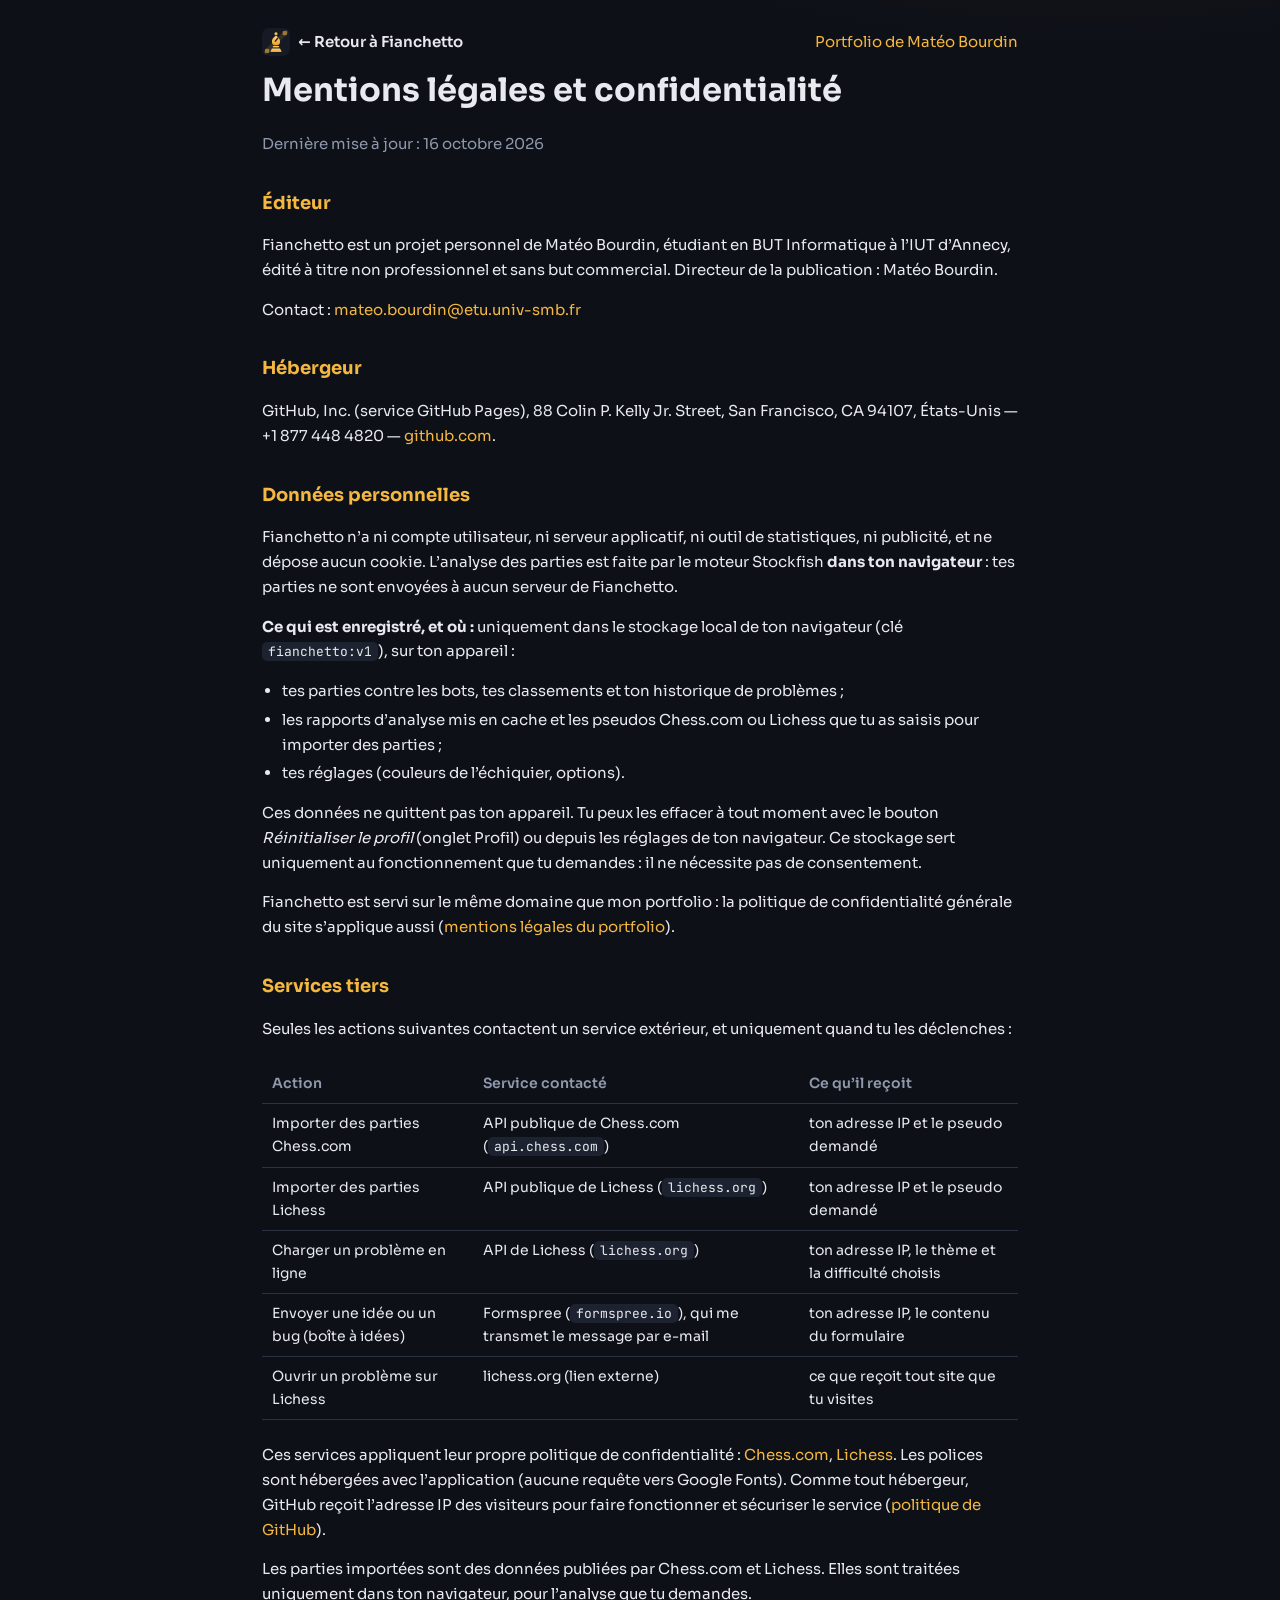
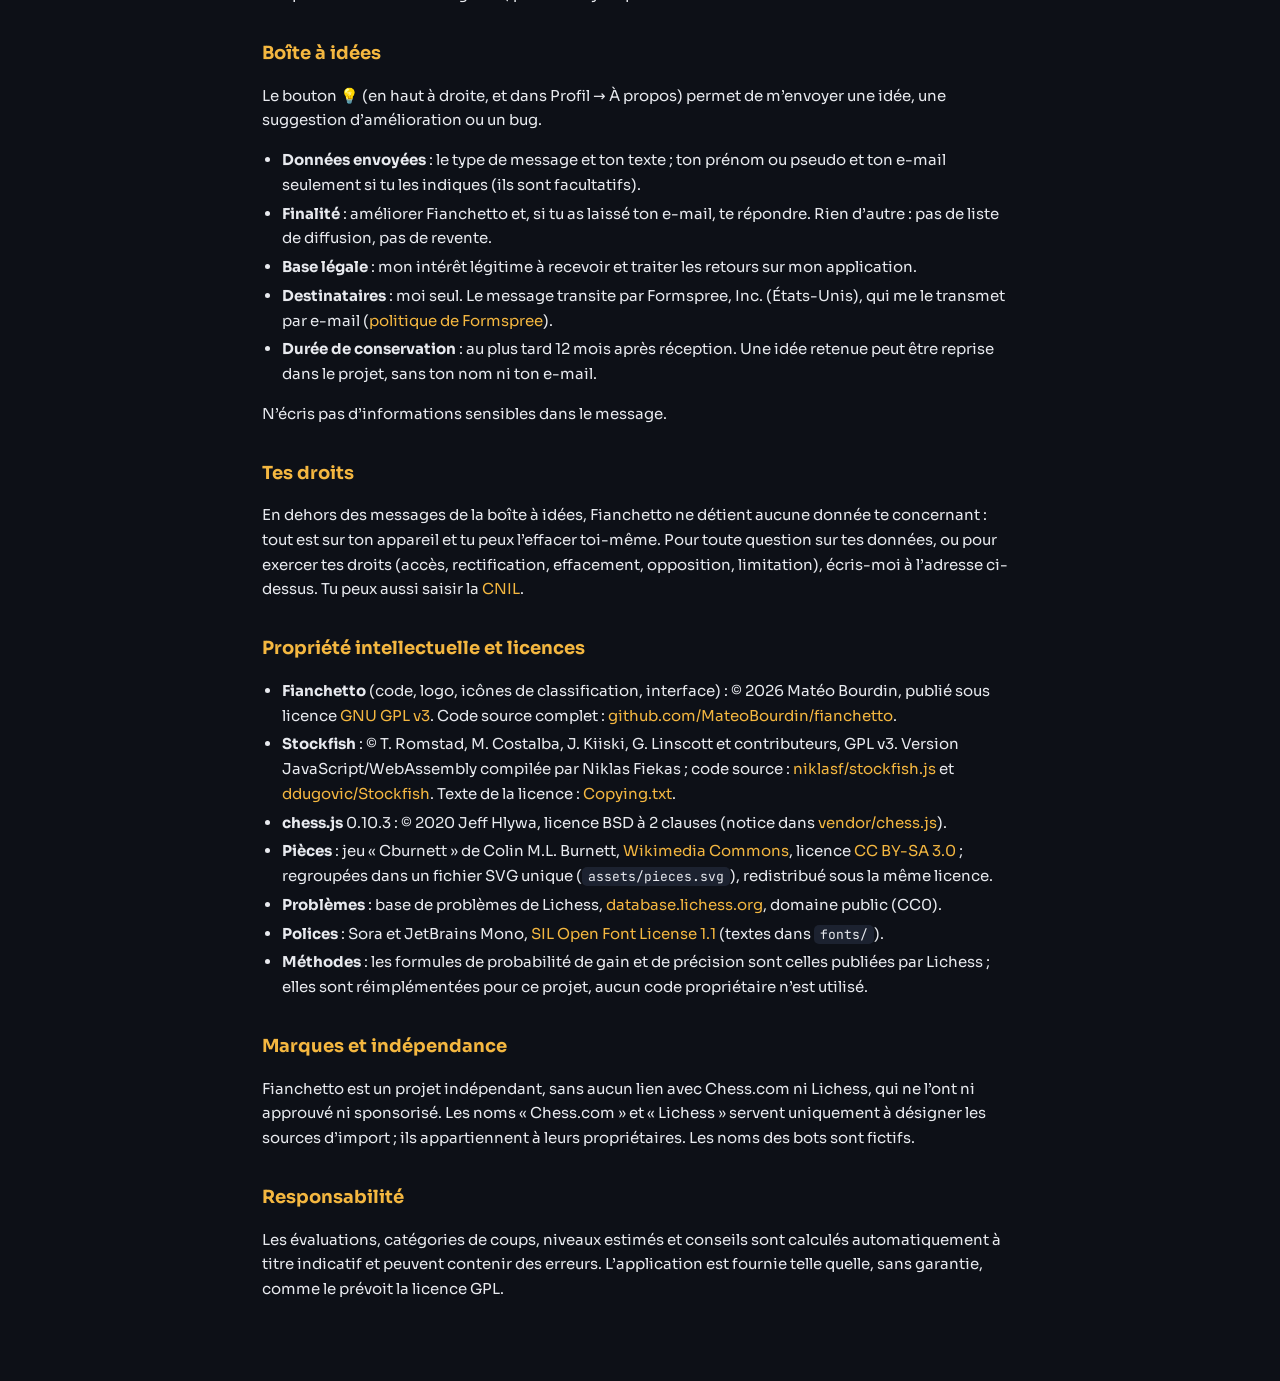
==== commit 0e1f9de6: "Boîte à idées et mise en page de l'analyse sans chevauchement - Boîte à idées (bouton 💡 dans la barr" ====
--- a/legal.html
+++ b/legal.html
@@ -44,7 +44,7 @@
   <p>GitHub, Inc. (service GitHub Pages), 88 Colin P. Kelly Jr. Street, San Francisco, CA 94107, États-Unis — +1 877 448 4820 — <a href="https://github.com" rel="noopener">github.com</a>.</p>
 
   <h2 id="donnees">Données personnelles</h2>
-  <p>Fianchetto n’a ni compte utilisateur, ni serveur, ni outil de statistiques, ni publicité, et ne dépose aucun cookie. L’analyse des parties est faite par le moteur Stockfish <strong>dans ton navigateur</strong> : tes parties ne sont envoyées à aucun serveur de Fianchetto.</p>
+  <p>Fianchetto n’a ni compte utilisateur, ni serveur applicatif, ni outil de statistiques, ni publicité, et ne dépose aucun cookie. L’analyse des parties est faite par le moteur Stockfish <strong>dans ton navigateur</strong> : tes parties ne sont envoyées à aucun serveur de Fianchetto.</p>
   <p><strong>Ce qui est enregistré, et où :</strong> uniquement dans le stockage local de ton navigateur (clé <code>fianchetto:v1</code>), sur ton appareil :</p>
   <ul>
     <li>tes parties contre les bots, tes classements et ton historique de problèmes ;</li>
@@ -62,14 +62,26 @@
       <tr><td>Importer des parties Chess.com</td><td>API publique de Chess.com (<code>api.chess.com</code>)</td><td>ton adresse IP et le pseudo demandé</td></tr>
       <tr><td>Importer des parties Lichess</td><td>API publique de Lichess (<code>lichess.org</code>)</td><td>ton adresse IP et le pseudo demandé</td></tr>
       <tr><td>Charger un problème en ligne</td><td>API de Lichess (<code>lichess.org</code>)</td><td>ton adresse IP, le thème et la difficulté choisis</td></tr>
+      <tr><td>Envoyer une idée ou un bug (boîte à idées)</td><td>Formspree (<code>formspree.io</code>), qui me transmet le message par e-mail</td><td>ton adresse IP, le contenu du formulaire</td></tr>
       <tr><td>Ouvrir un problème sur Lichess</td><td>lichess.org (lien externe)</td><td>ce que reçoit tout site que tu visites</td></tr>
     </tbody>
   </table></div>
   <p>Ces services appliquent leur propre politique de confidentialité : <a href="https://www.chess.com/legal/privacy" rel="noopener">Chess.com</a>, <a href="https://lichess.org/privacy" rel="noopener">Lichess</a>. Les polices sont hébergées avec l’application (aucune requête vers Google Fonts). Comme tout hébergeur, GitHub reçoit l’adresse IP des visiteurs pour faire fonctionner et sécuriser le service (<a href="https://docs.github.com/fr/site-policy/privacy-policies/github-general-privacy-statement" rel="noopener">politique de GitHub</a>).</p>
   <p>Les parties importées sont des données publiées par Chess.com et Lichess. Elles sont traitées uniquement dans ton navigateur, pour l’analyse que tu demandes.</p>
 
+  <h2 id="idees">Boîte à idées</h2>
+  <p>Le bouton 💡 (en haut à droite, et dans Profil → À propos) permet de m’envoyer une idée, une suggestion d’amélioration ou un bug.</p>
+  <ul>
+    <li><strong>Données envoyées</strong> : le type de message et ton texte ; ton prénom ou pseudo et ton e-mail seulement si tu les indiques (ils sont facultatifs).</li>
+    <li><strong>Finalité</strong> : améliorer Fianchetto et, si tu as laissé ton e-mail, te répondre. Rien d’autre : pas de liste de diffusion, pas de revente.</li>
+    <li><strong>Base légale</strong> : mon intérêt légitime à recevoir et traiter les retours sur mon application.</li>
+    <li><strong>Destinataires</strong> : moi seul. Le message transite par Formspree, Inc. (États-Unis), qui me le transmet par e-mail (<a href="https://formspree.io/legal/privacy-policy" rel="noopener">politique de Formspree</a>).</li>
+    <li><strong>Durée de conservation</strong> : au plus tard 12 mois après réception. Une idée retenue peut être reprise dans le projet, sans ton nom ni ton e-mail.</li>
+  </ul>
+  <p>N’écris pas d’informations sensibles dans le message.</p>
+
   <h2 id="droits">Tes droits</h2>
-  <p>Fianchetto ne détient aucune donnée te concernant : tout est sur ton appareil et tu peux l’effacer toi-même. Pour toute question sur tes données, ou pour exercer tes droits (accès, rectification, effacement, opposition, limitation), écris-moi à l’adresse ci-dessus. Tu peux aussi saisir la <a href="https://www.cnil.fr/fr/plaintes" rel="noopener">CNIL</a>.</p>
+  <p>En dehors des messages de la boîte à idées, Fianchetto ne détient aucune donnée te concernant : tout est sur ton appareil et tu peux l’effacer toi-même. Pour toute question sur tes données, ou pour exercer tes droits (accès, rectification, effacement, opposition, limitation), écris-moi à l’adresse ci-dessus. Tu peux aussi saisir la <a href="https://www.cnil.fr/fr/plaintes" rel="noopener">CNIL</a>.</p>
 
   <h2 id="licences">Propriété intellectuelle et licences</h2>
   <ul>
--- a/css/style.css
+++ b/css/style.css
@@ -757,3 +757,76 @@
 .legal-link { display: grid; place-items: center; width: 34px; height: 34px; border-radius: 999px; color: var(--muted); border: 1px solid var(--line); background: var(--surface); flex: none; }
 .legal-link:hover { color: var(--accent); border-color: var(--accent); text-decoration: none; }
 .legal-link svg { width: 18px; height: 18px; fill: none; stroke: currentColor; stroke-width: 2; stroke-linecap: round; }
+
+/* ---------- Barre de navigation sous l'échiquier : jamais de chevauchement ----------
+   Les libellés passent en icônes quand la place manque, puis la barre passe sur deux lignes. */
+.rv-center .nav-row { container-type: inline-size; flex-wrap: wrap; row-gap: 6px; }
+.nav-row .btn, .nav-row .ply-label, .nav-row .sep { flex-shrink: 0; }
+@container (max-width: 640px) {
+  .nav-row .lbl { display: none; }
+  .nav-row .btn { padding: 7px 9px; min-width: 38px; }
+  .nav-row .ply-label { min-width: 70px; }
+}
+@container (max-width: 420px) {
+  .nav-row .sep { display: none; }
+}
+/* Barres des joueurs : le nom reste lisible, les pièces prises cèdent la place */
+.rv-player strong { flex: 0 1 auto; min-width: 3ch; max-width: 55%; }
+.rv-player > .muted { flex: none; }
+.rv-player .captured { flex: 1 1 0; min-width: 0; }
+.rv-player .clock { flex: none; }
+/* Barre supérieure : rien ne déborde entre 760 et 1100 px */
+@media (max-width: 1100px) and (min-width: 761px) {
+  .topbar { gap: 14px; }
+  .nav { gap: 2px; }
+  .nav a { padding-left: 10px; padding-right: 10px; }
+  .rating-chip { display: none; }
+}
+.topbar-right { flex-shrink: 0; }
+/* Colonne d'outils sous l'échiquier (≤ 1280 px) : boutons à leur hauteur naturelle */
+@media (max-width: 1280px) {
+  .rv-left { align-items: start; }
+  .rv-tools { align-content: start; grid-auto-rows: min-content; }
+}
+@media (max-width: 880px) and (min-width: 761px) {
+  .nav a span { display: none; }
+}
+
+/* ---------- Boîte à idées ---------- */
+.idea-link { cursor: pointer; padding: 0; }
+.credits .fb-open { margin: 4px 0 10px; }
+.feedback-card { width: min(560px, 100%); max-height: calc(100vh - 40px); overflow-y: auto; text-align: left; padding: 22px 24px; }
+.fb-head { display: flex; align-items: center; justify-content: space-between; gap: 12px; }
+.fb-head h2 { margin: 0; font-size: 20px; }
+.fb-head .icon-btn { font-size: 16px; color: var(--muted); }
+.fb-intro { margin: 6px 0 12px; }
+.fb-kind { flex-wrap: wrap; }
+.fb-kind label { flex: 1 1 auto; position: relative; cursor: pointer; }
+.fb-kind input { position: absolute; opacity: 0; pointer-events: none; }
+.fb-kind span { display: block; text-align: center; padding: 8px 10px; border-radius: 8px; color: var(--muted); font-weight: 500; white-space: nowrap; }
+.fb-kind input:checked + span { background: var(--surface-3); color: var(--text); box-shadow: inset 0 0 0 1px #3a4458; }
+.fb-kind input:focus-visible + span { outline: 2px solid var(--accent); outline-offset: 1px; }
+.feedback-card textarea { width: 100%; font-family: var(--font); font-size: 14px; min-height: 120px; }
+.feedback-card input[type="text"], .feedback-card input[type="email"] { width: 100%; }
+.feedback-card input[type="email"] { padding: 10px 12px; border-radius: 10px; border: 1px solid var(--line); background: var(--bg-2); outline: none; }
+.feedback-card input[type="email"]:focus, .feedback-card textarea:focus, .feedback-card input[type="text"]:focus { border-color: var(--accent); }
+.fb-count { text-align: right; font-size: 11px; margin-top: 4px; }
+.fb-row { display: grid; grid-template-columns: 1fr 1fr; gap: 12px; }
+.fb-row .field-label { margin-top: 8px; }
+.fb-hp { position: absolute; left: -9999px; width: 1px; height: 1px; opacity: 0; }
+.fb-privacy { font-size: 12px; line-height: 1.5; margin: 14px 0; }
+.feedback-card .btn-row { justify-content: flex-end; }
+.feedback-card .btn-row .btn { flex: 0 0 auto; }
+.fb-status { margin: 10px 0 0; font-size: 13px; min-height: 1em; }
+.fb-status.err { color: #ff8a87; }
+@media (max-width: 560px) {
+  .fb-row { grid-template-columns: 1fr; }
+  .feedback-card { padding: 18px 16px; }
+}
+/* Petits écrans : la pastille du moteur se réduit à son voyant */
+@media (max-width: 480px) {
+  .topbar { gap: 8px; }
+  .topbar-right { gap: 8px; }
+  .engine-pill { padding: 6px 10px; }
+  .engine-pill .label { display: none; }
+}
